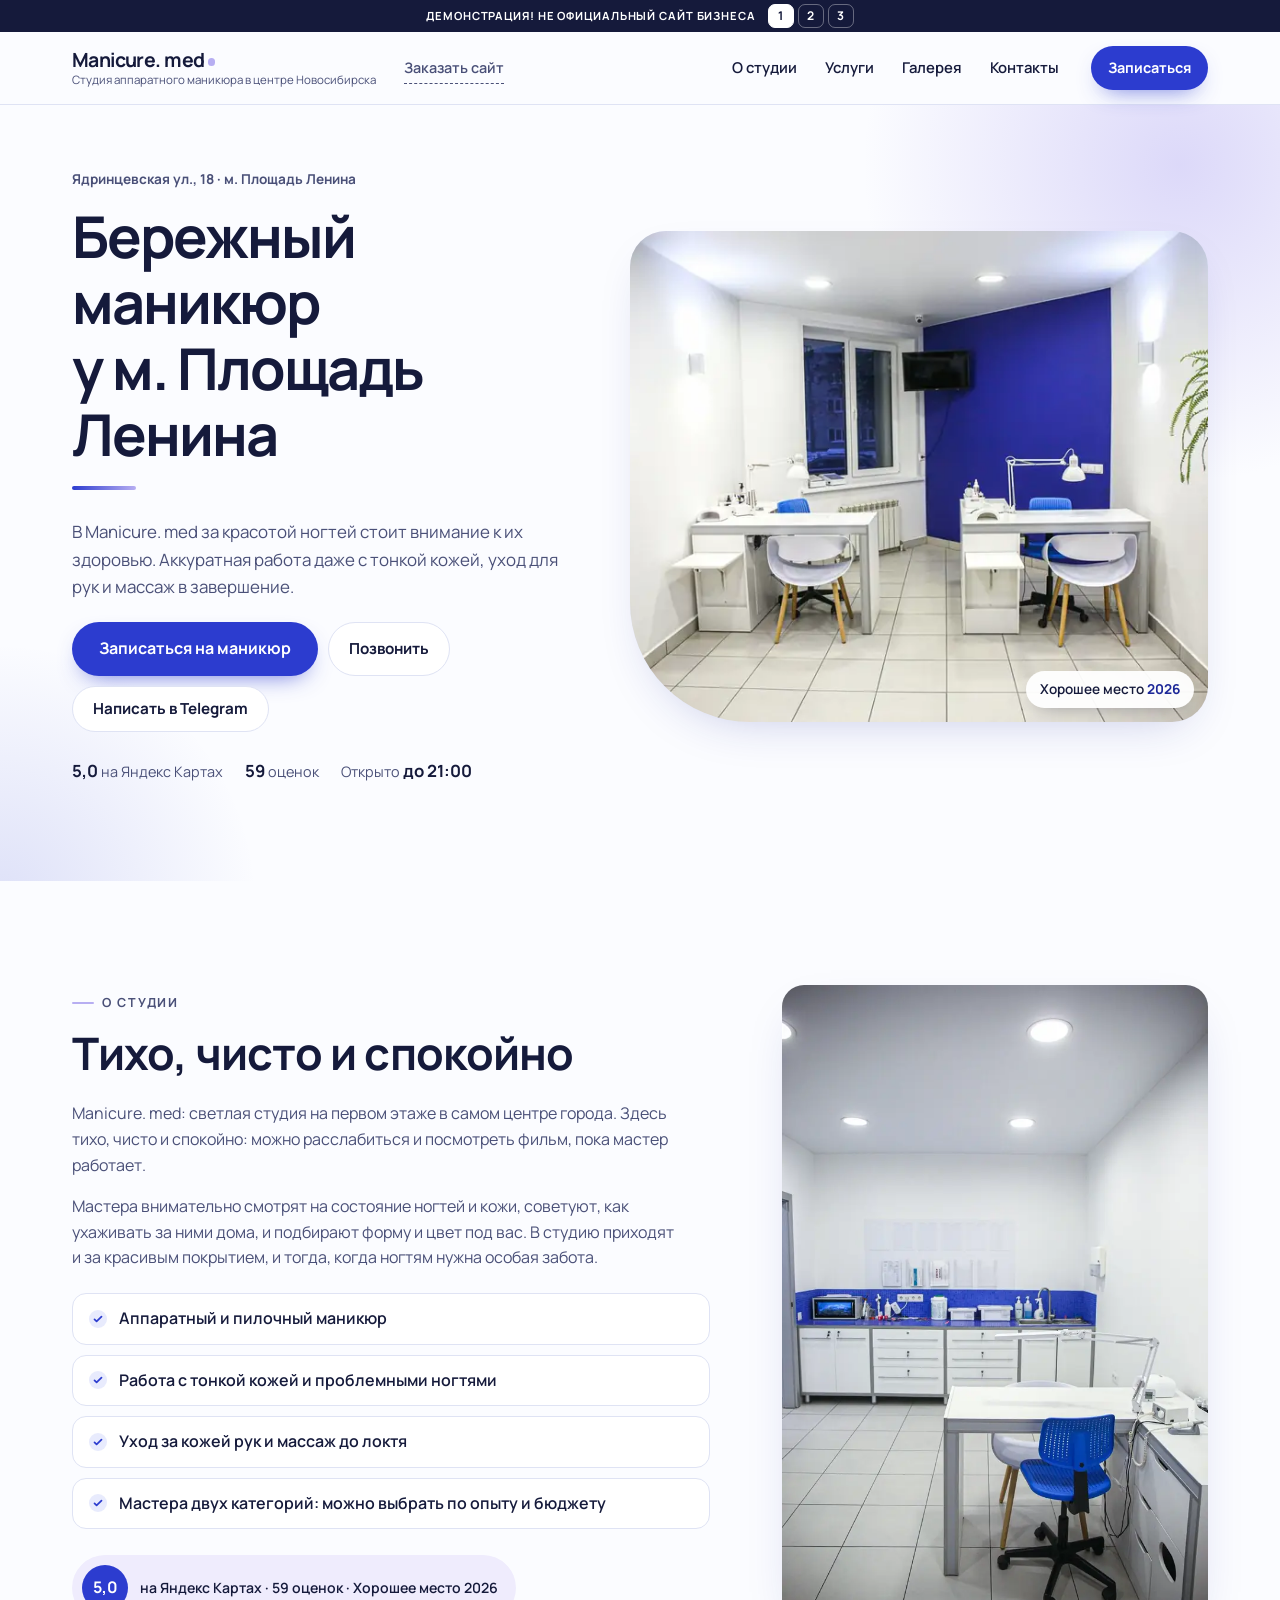
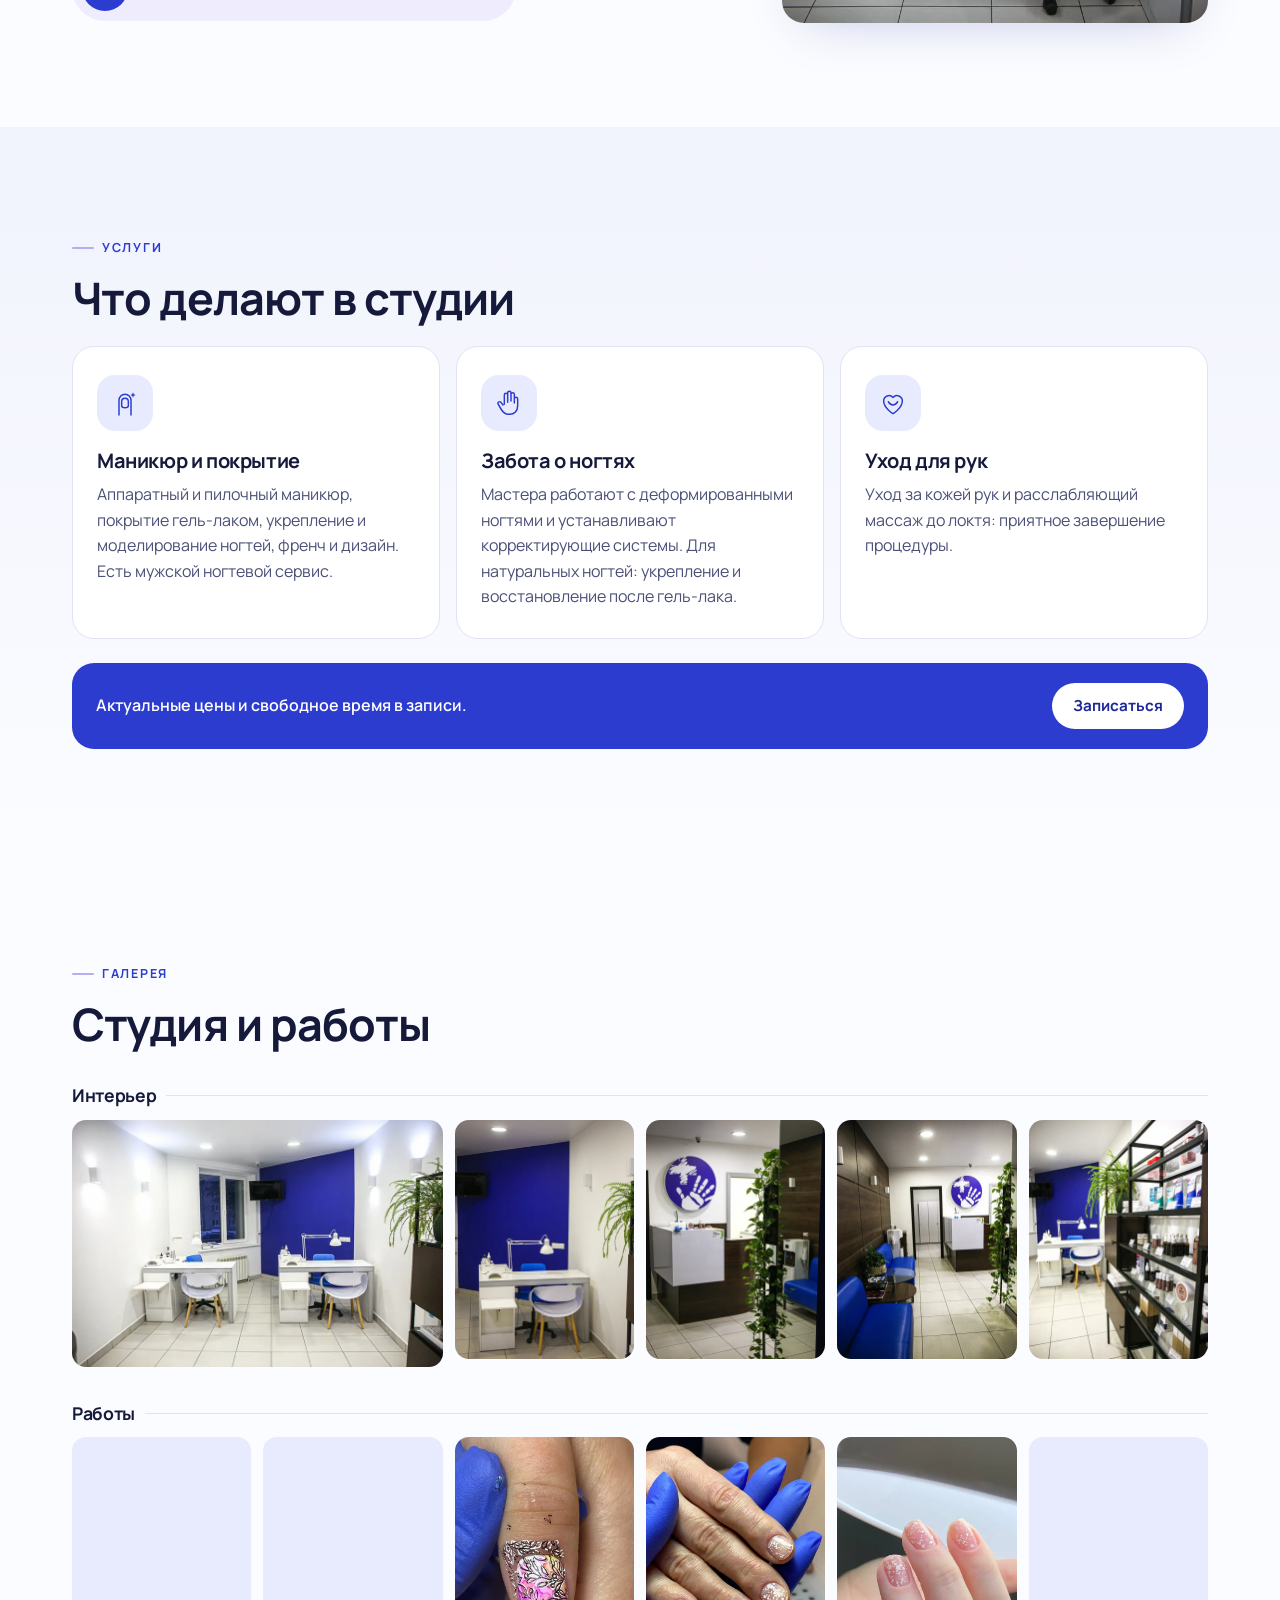
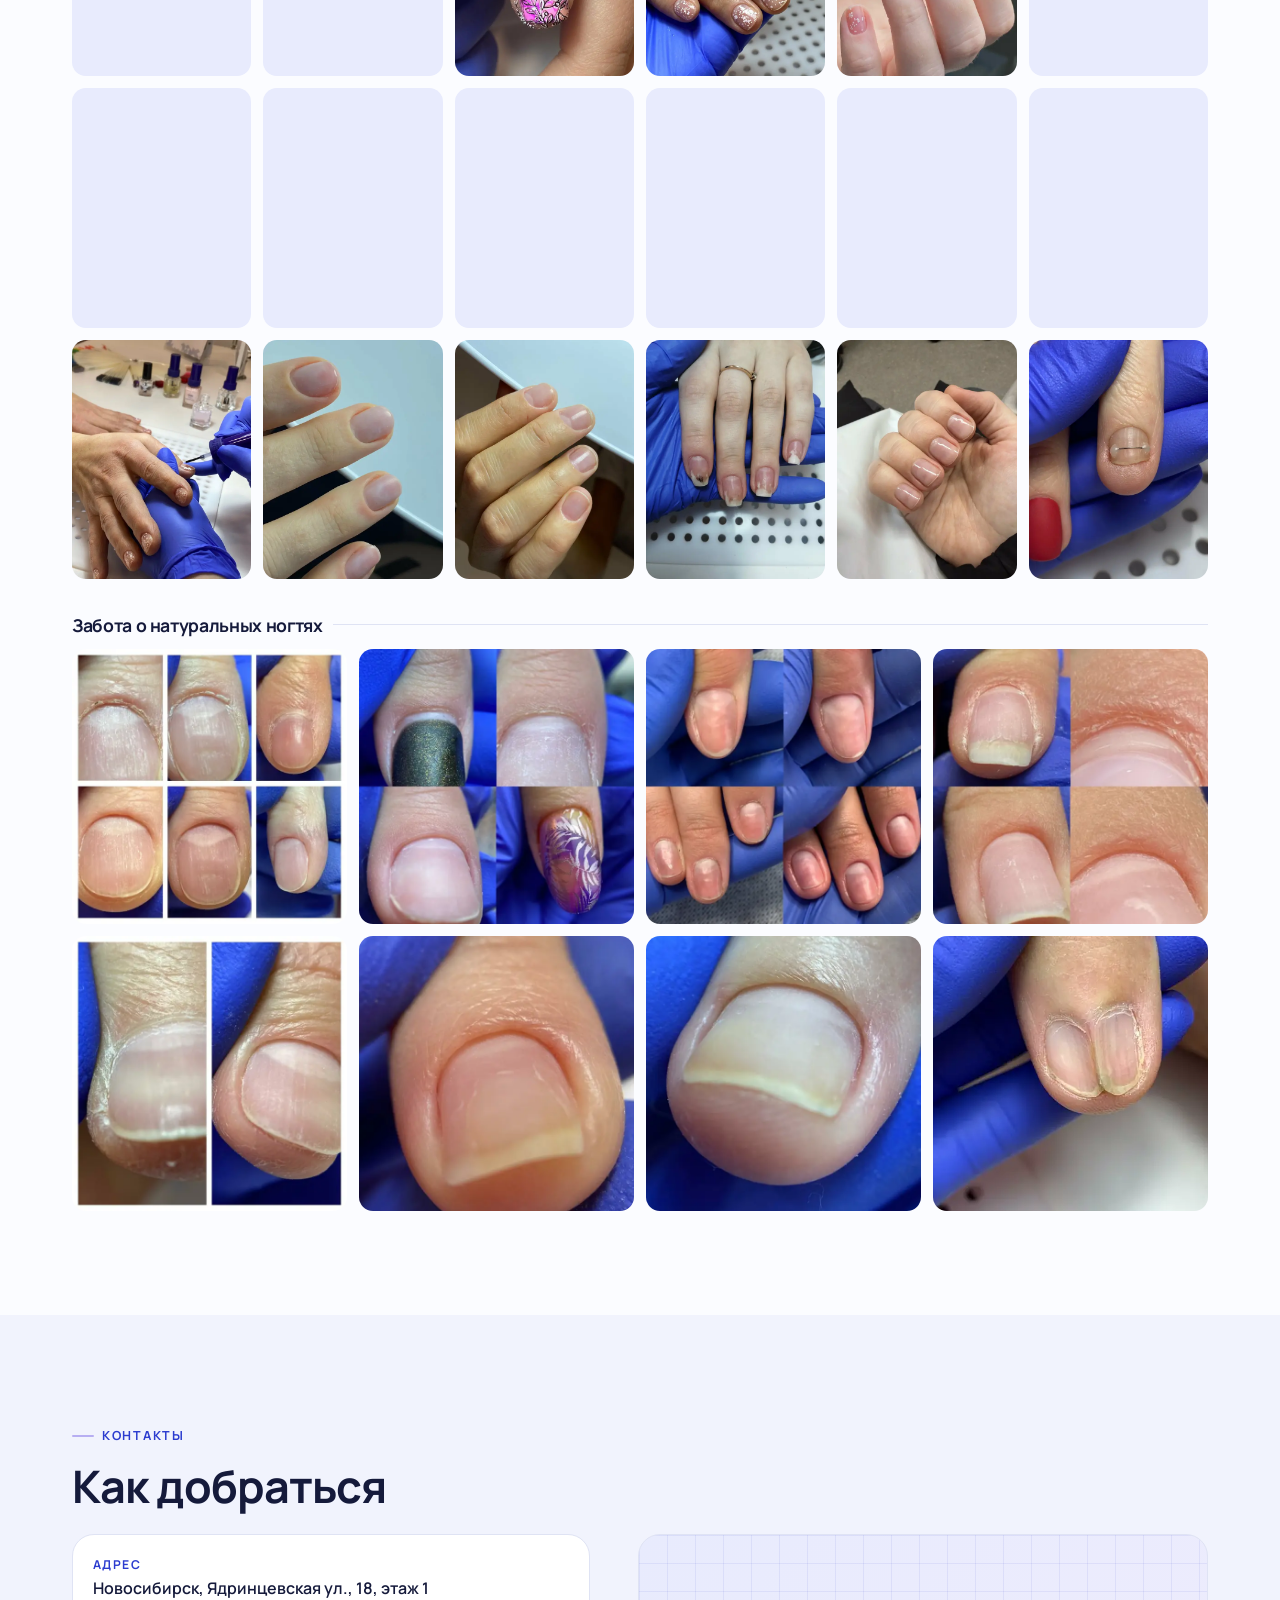
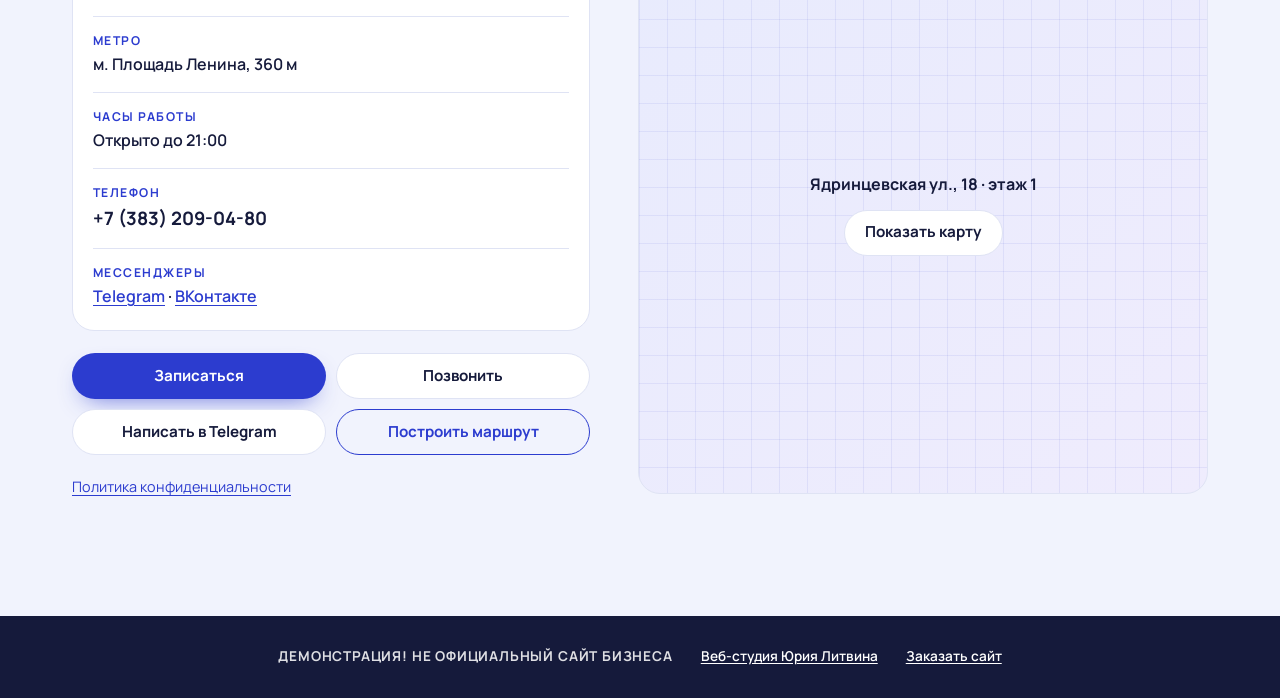
==== index.html @ 1b6fdb49 "Demo site" ====
<!DOCTYPE html>
<html lang="ru">
<head>
<meta charset="utf-8">
<meta name="viewport" content="width=device-width, initial-scale=1.0">
<meta name="robots" content="noindex, nofollow">
<title>Manicure. med · студия аппаратного маникюра в Новосибирске</title>
<meta name="description"
  content="Manicure. med · студия аппаратного маникюра в центре Новосибирска, Ядринцевская ул., 18, у м. Площадь Ленина. Бережный маникюр, уход и массаж рук.">
<meta name="theme-color" content="#2c3ccf">

<link rel="icon" sizes="any" href="logos/favicon.ico">
<link rel="icon" type="image/png" sizes="32x32" href="logos/favicon-32x32.png">
<link rel="apple-touch-icon" sizes="180x180" href="logos/apple-touch-icon.png">
<link rel="preload" href="fonts/manrope-cyrillic.woff2" as="font" type="font/woff2" crossorigin>
<link rel="preload" as="image" href="images/interior-hall-1280.webp" type="image/webp" imagesrcset="images/interior-hall-800.webp 800w, images/interior-hall-1280.webp 1280w" imagesizes="(min-width: 960px) 56vw, 100vw">
<link rel="stylesheet" href="css/fonts.css">
<link rel="stylesheet" href="css/styles.css">

<script>document.documentElement.classList.add('js');</script>
</head>
<body class="v1">
<a class="skip-link" href="#main">К содержанию</a>

<div class="site-chrome">
  <div class="demo-strip">
    <p class="demo-phrase">ДЕМОНСТРАЦИЯ! НЕ ОФИЦИАЛЬНЫЙ САЙТ БИЗНЕСА</p>
    <nav class="variant-switch" aria-label="Варианты дизайна">
      <a href="index.html" aria-current="page" aria-label="Вариант 1">1</a>
      <a href="v2/index.html" aria-label="Вариант 2">2</a>
      <a href="v3/index.html" aria-label="Вариант 3">3</a>
    </nav>
  </div>
  <header class="site-header">
    <div class="container header-row">
      <a class="brand" href="#top">
        <span class="brand-name">Manicure.<span class="brand-dot"> </span>med</span>
        <span class="brand-sub">Студия аппаратного маникюра в центре Новосибирска</span>
      </a>
      <a class="order-link" href="https://litviniuv.ru/webstudio/order/?c=f8vc">Заказать сайт</a>
      <nav class="desk-nav" aria-label="Разделы">
        <ul>
          <li><a href="#about">О студии</a></li>
          <li><a href="#services">Услуги</a></li>
          <li><a href="#gallery">Галерея</a></li>
          <li><a href="#contacts">Контакты</a></li>
        </ul>
      </nav>
      <a class="btn btn-primary btn-book" href="https://yandex.ru/maps/org/manicure_med/36807749096/" target="_blank" rel="noopener">Записаться</a>
      <button class="menu-btn" type="button" aria-expanded="false" aria-controls="site-menu"><span class="menu-icon" aria-hidden="true"></span><span class="menu-label">Меню</span></button>
    </div>
  </header>
</div>

<div id="site-menu" class="site-menu" hidden>
  <nav class="menu-nav" aria-label="Меню">
    <ul>
      <li><a href="#about">О студии</a></li>
      <li><a href="#services">Услуги</a></li>
      <li><a href="#gallery">Галерея</a></li>
      <li><a href="#contacts">Контакты</a></li>
      <li><a class="menu-order" href="https://litviniuv.ru/webstudio/order/?c=f8vc">Заказать сайт</a></li>
    </ul>
  </nav>
  <div class="menu-contacts">
    <p>Новосибирск, Ядринцевская ул., 18, этаж 1</p>
    <p><a href="tel:+73832090480">+7 (383) 209-04-80</a></p>
  </div>
</div>

<main id="main">

  <section class="hero" id="top" aria-labelledby="hero-title">
    <div class="container hero-grid">
      <div class="hero-text">
        <p class="hero-brow">Ядринцевская ул., 18 · м. Площадь Ленина</p>
        <h1 id="hero-title">Бережный маникюр у&nbsp;м.&nbsp;Площадь Ленина</h1>
        <p class="lead">В Manicure. med за красотой ногтей стоит внимание к их здоровью. Аккуратная работа даже с тонкой кожей, уход для рук и массаж в завершение.</p>
        <div class="hero-cta">
          <a class="btn btn-primary btn-lg" href="https://yandex.ru/maps/org/manicure_med/36807749096/" target="_blank" rel="noopener">Записаться на маникюр</a>
          <a class="btn btn-ghost" href="tel:+73832090480">Позвонить</a>
          <a class="btn btn-ghost" href="https://t.me/+79133880413" target="_blank" rel="noopener">Написать в Telegram</a>
        </div>
        <ul class="hero-facts">
          <li><strong>5,0</strong> на Яндекс Картах</li>
          <li><strong>59</strong> оценок</li>
          <li>Открыто <strong>до 21:00</strong></li>
        </ul>
      </div>
      <figure class="hero-media">
        <img src="images/interior-hall-800.webp" srcset="images/interior-hall-800.webp 800w, images/interior-hall-1280.webp 1280w" sizes="(min-width: 960px) 56vw, 100vw" width="1280" height="854" fetchpriority="high" alt="Светлый зал Manicure. med: две маникюрные станции у кобальтовой стены">
        <figcaption class="hero-badge"><span>Хорошее место</span> 2026</figcaption>
      </figure>
    </div>
  </section>

  <section class="section about" id="about" aria-labelledby="about-title">
    <div class="container">
      <div class="about-grid">
        <div class="about-copy reveal">
          <p class="eyebrow">О студии</p>
          <h2 class="section-title" id="about-title">Тихо, чисто и спокойно</h2>
          <p>Manicure. med: светлая студия на первом этаже в самом центре города. Здесь тихо, чисто и спокойно: можно расслабиться и посмотреть фильм, пока мастер работает.</p>
          <p>Мастера внимательно смотрят на состояние ногтей и кожи, советуют, как ухаживать за ними дома, и подбирают форму и цвет под вас. В студию приходят и за красивым покрытием, и тогда, когда ногтям нужна особая забота.</p>
          <ul class="about-bullets">
            <li>Аппаратный и пилочный маникюр</li>
            <li>Работа с тонкой кожей и проблемными ногтями</li>
            <li>Уход за кожей рук и массаж до локтя</li>
            <li>Мастера двух категорий: можно выбрать по опыту и бюджету</li>
          </ul>
          <a class="rating-badge" href="https://yandex.ru/maps/org/manicure_med/36807749096/" target="_blank" rel="noopener">
            <strong>5,0</strong>
            <span>на Яндекс Картах · 59 оценок · Хорошее место 2026</span>
          </a>
        </div>
        <figure class="about-photo reveal reveal-photo">
          <img src="images/interior-sterile-counter-720.webp" width="720" height="1080" loading="lazy" decoding="async" alt="Рабочая зона студии: белая мебель, синяя столешница и стерилизационная стойка">
        </figure>
      </div>
    </div>
  </section>

  <section class="section services" id="services" aria-labelledby="services-title">
    <div class="container">
      <div class="reveal">
        <p class="eyebrow">Услуги</p>
        <h2 class="section-title" id="services-title">Что делают в студии</h2>
      </div>
      <ul class="services-grid">
        <li class="service-card reveal">
          <span class="service-icon"><svg viewBox="0 0 48 48" aria-hidden="true"><path d="M15 42V20a9 9 0 0 1 18 0v22" fill="none" stroke="currentColor" stroke-width="2.2" stroke-linecap="round"/><path d="M19 22a5 5 0 0 1 10 0v6c0 2-2 3-5 3s-5-1-5-3z" fill="none" stroke="currentColor" stroke-width="2.2" stroke-linejoin="round"/><path d="M36 8l1.2 2.8L40 12l-2.8 1.2L36 16l-1.2-2.8L32 12l2.8-1.2z" fill="currentColor"/></svg></span>
          <h3>Маникюр и покрытие</h3>
          <p>Аппаратный и пилочный маникюр, покрытие гель-лаком, укрепление и моделирование ногтей, френч и дизайн. Есть мужской ногтевой сервис.</p>
        </li>
        <li class="service-card reveal">
          <span class="service-icon"><svg viewBox="0 0 48 48" aria-hidden="true"><path d="M17 26V12a2.5 2.5 0 0 1 5 0v11m0-2V9a2.5 2.5 0 0 1 5 0v12m0-1V11a2.5 2.5 0 0 1 5 0v13m0-6a2.5 2.5 0 0 1 5 0v10c0 8-5 13-12 13h-2c-5 0-8-3-11-8l-4-7a2.5 2.5 0 0 1 4-3l3 4" fill="none" stroke="currentColor" stroke-width="2.2" stroke-linecap="round" stroke-linejoin="round"/></svg></span>
          <h3>Забота о ногтях</h3>
          <p>Мастера работают с деформированными ногтями и устанавливают корректирующие системы. Для натуральных ногтей: укрепление и восстановление после гель-лака.</p>
        </li>
        <li class="service-card reveal">
          <span class="service-icon"><svg viewBox="0 0 48 48" aria-hidden="true"><path d="M24 40s-14-8.5-14-19a8 8 0 0 1 14-5.3A8 8 0 0 1 38 21c0 10.5-14 19-14 19z" fill="none" stroke="currentColor" stroke-width="2.2" stroke-linejoin="round"/><path d="M17 22c1.5 3 4 5 7 5s5.5-2 7-5" fill="none" stroke="currentColor" stroke-width="2.2" stroke-linecap="round"/></svg></span>
          <h3>Уход для рук</h3>
          <p>Уход за кожей рук и расслабляющий массаж до локтя: приятное завершение процедуры.</p>
        </li>
      </ul>
      <div class="services-foot reveal">
        <p>Актуальные цены и свободное время в записи.</p>
        <a class="btn btn-primary" href="https://yandex.ru/maps/org/manicure_med/36807749096/" target="_blank" rel="noopener">Записаться</a>
      </div>
    </div>
  </section>

  <section class="section gallery" id="gallery" aria-labelledby="gallery-title">
    <div class="container">
      <div class="reveal">
        <p class="eyebrow">Галерея</p>
        <h2 class="section-title" id="gallery-title">Студия и работы</h2>
      </div>

      <div class="gallery-block reveal">
        <h3>Интерьер</h3>
        <ul class="gallery-grid gallery-interiors">
          <li><img src="images/interior-hall-800.webp" width="800" height="534" loading="lazy" decoding="async" alt="Светлый зал студии: две маникюрные станции у синей стены"></li>
          <li><img src="images/interior-cobalt-station-720.webp" width="720" height="1079" loading="lazy" decoding="async" alt="Маникюрная станция с лампой у кобальтовой стены"></li>
          <li><img src="images/interior-reception-720.webp" width="720" height="1080" loading="lazy" decoding="async" alt="Ресепшен студии с фиолетовым знаком на стене и живыми растениями"></li>
          <li><img src="images/interior-waiting-720.webp" width="720" height="1080" loading="lazy" decoding="async" alt="Зона ожидания с синим диваном и коридор к ресепшену"></li>
          <li><img src="images/interior-shelf-720.webp" width="720" height="1080" loading="lazy" decoding="async" alt="Стеллаж со средствами для ухода и вид на зал студии"></li>
        </ul>
      </div>

      <div class="gallery-block reveal">
        <h3>Работы</h3>
        <ul class="gallery-grid gallery-works">
          <li><img src="images/work-16-600.webp" width="600" height="600" loading="lazy" decoding="async" alt="Коралловое покрытие на овальных ногтях"></li>
          <li><img src="images/work-02-600.webp" width="600" height="800" loading="lazy" decoding="async" alt="Нежно-сиреневое покрытие на коротких ногтях"></li>
          <li><img src="images/work-14-600.webp" width="600" height="800" loading="lazy" decoding="async" alt="Дизайн с узором на розовом фоне"></li>
          <li><img src="images/work-18-600.webp" width="600" height="800" loading="lazy" decoding="async" alt="Розовое покрытие с золотистым блеском"></li>
          <li><img src="images/work-25-600.webp" width="600" height="800" loading="lazy" decoding="async" alt="Молочное покрытие с розовым мерцанием"></li>
          <li><img src="images/work-33-600.webp" width="600" height="800" loading="lazy" decoding="async" alt="Натуральный нюд на аккуратной форме"></li>
          <li><img src="images/work-08-600.webp" width="600" height="800" loading="lazy" decoding="async" alt="Розовый маникюр с росписью на двух ногтях"></li>
          <li><img src="images/work-30-600.webp" width="600" height="800" loading="lazy" decoding="async" alt="Миндальная форма с прозрачным покрытием"></li>
          <li><img src="images/work-40-600.webp" width="600" height="800" loading="lazy" decoding="async" alt="Сиренево-розовое покрытие под лампой"></li>
          <li><img src="images/work-43-600.webp" width="600" height="800" loading="lazy" decoding="async" alt="Розовое покрытие с крупными блёстками"></li>
          <li><img src="images/work-32-600.webp" width="600" height="800" loading="lazy" decoding="async" alt="Бежевый нюд на коротких ногтях"></li>
          <li><img src="images/work-34-600.webp" width="600" height="800" loading="lazy" decoding="async" alt="Нюд с одним акцентным ногтем шоколадного цвета"></li>
          <li><img src="images/work-36-600.webp" width="600" height="800" loading="lazy" decoding="async" alt="Шоколадное покрытие в процессе работы мастера"></li>
          <li><img src="images/work-42-600.webp" width="600" height="800" loading="lazy" decoding="async" alt="Светло-розовое покрытие на мягком квадрате"></li>
          <li><img src="images/work-48-600.webp" width="600" height="800" loading="lazy" decoding="async" alt="Розово-бежевый маникюр на светлом фоне"></li>
          <li><img src="images/work-26-600.webp" width="600" height="800" loading="lazy" decoding="async" alt="Френч на натуральных ногтях"></li>
          <li><img src="images/work-27-600.webp" width="600" height="800" loading="lazy" decoding="async" alt="Аккуратный маникюр в бежевом оттенке"></li>
          <li><img src="images/work-31-600.webp" width="600" height="800" loading="lazy" decoding="async" alt="Ухоженная ногтевая пластина после аппаратного маникюра"></li>
        </ul>
      </div>

      <div class="gallery-block reveal">
        <h3>Забота о натуральных ногтях</h3>
        <ul class="gallery-grid gallery-care">
          <li><img src="images/care-15-600.webp" width="600" height="600" loading="lazy" decoding="async" alt="Натуральные ногти до и после ухода: шесть кадров"></li>
          <li><img src="images/care-22-600.webp" width="600" height="600" loading="lazy" decoding="async" alt="Ногти после снятия покрытия и после ухода"></li>
          <li><img src="images/care-35-600.webp" width="600" height="600" loading="lazy" decoding="async" alt="Натуральные ногти до и после аппаратного маникюра"></li>
          <li><img src="images/care-47-600.webp" width="600" height="600" loading="lazy" decoding="async" alt="Ногтевая пластина до и после ухода крупным планом"></li>
          <li><img src="images/care-50-600.webp" width="600" height="600" loading="lazy" decoding="async" alt="Кутикула до и после аккуратной обработки"></li>
          <li><img src="images/care-49-600.webp" width="600" height="800" loading="lazy" decoding="async" alt="Ровная натуральная ногтевая пластина после маникюра"></li>
          <li><img src="images/care-53-600.webp" width="600" height="800" loading="lazy" decoding="async" alt="Натуральный ноготь крупным планом после ухода"></li>
          <li><img src="images/care-51-600.webp" width="600" height="450" loading="lazy" decoding="async" alt="Работа с ногтевой пластиной, которой нужна особая забота"></li>
        </ul>
      </div>
    </div>
  </section>

  <section class="section contacts" id="contacts" aria-labelledby="contacts-title">
    <div class="container">
      <div class="reveal">
        <p class="eyebrow">Контакты</p>
        <h2 class="section-title" id="contacts-title">Как добраться</h2>
      </div>
      <div class="contacts-grid">
        <div class="contacts-info reveal">
          <dl class="facts">
            <div><dt>Адрес</dt><dd>Новосибирск, Ядринцевская ул., 18, этаж 1</dd></div>
            <div><dt>Метро</dt><dd>м. Площадь Ленина, 360 м</dd></div>
            <div><dt>Часы работы</dt><dd>Открыто до 21:00</dd></div>
            <div><dt>Телефон</dt><dd><a class="phone" href="tel:+73832090480">+7 (383) 209-04-80</a></dd></div>
            <div><dt>Мессенджеры</dt><dd><a href="https://t.me/+79133880413" target="_blank" rel="noopener">Telegram</a> · <a href="https://vk.ru/manicure.med154" target="_blank" rel="noopener">ВКонтакте</a></dd></div>
          </dl>
          <div class="contacts-cta">
            <a class="btn btn-primary" href="https://yandex.ru/maps/org/manicure_med/36807749096/" target="_blank" rel="noopener">Записаться</a>
            <a class="btn btn-ghost" href="tel:+73832090480">Позвонить</a>
            <a class="btn btn-ghost" href="https://t.me/+79133880413" target="_blank" rel="noopener">Написать в Telegram</a>
            <a class="btn btn-outline" href="https://yandex.ru/maps/org/manicure_med/36807749096/" target="_blank" rel="noopener">Построить маршрут</a>
          </div>
          <p class="privacy-link"><a href="privacy/">Политика конфиденциальности</a></p>
        </div>
        <div class="contacts-map reveal">
          <div class="map-wrap" data-map-src="https://yandex.ru/map-widget/v1/?oid=36807749096&amp;ol=biz&amp;lang=ru_RU&amp;z=16" data-map-title="Manicure. med на Яндекс Картах">
            <div class="map-placeholder">
              <p>Ядринцевская ул., 18 · этаж 1</p>
              <button class="btn btn-ghost" type="button" data-map-load>Показать карту</button>
            </div>
          </div>
        </div>
      </div>
    </div>
  </section>

</main>

<footer class="site-footer">
  <div class="container footer-row">
    <p class="footer-demo">ДЕМОНСТРАЦИЯ! НЕ ОФИЦИАЛЬНЫЙ САЙТ БИЗНЕСА</p>
    <a href="https://litviniuv.ru/webstudio/">Веб-студия Юрия Литвина</a>
    <a href="https://litviniuv.ru/webstudio/order/?c=f8vc">Заказать сайт</a>
  </div>
</footer>

<script src="js/site.js"></script>
</body>
</html>
---- css/fonts.css ----
/* Local webfonts: Manrope (UI and text) + Cormorant Garamond (display word in v3). */
@font-face { font-family: "Manrope"; font-style: normal; font-weight: 400 700; font-display: swap; src: url(../fonts/manrope-cyrillic.woff2) format("woff2"); unicode-range: U+0301, U+0400-045F, U+0490-0491, U+04B0-04B1, U+2116; }
@font-face { font-family: "Manrope"; font-style: normal; font-weight: 400 700; font-display: swap; src: url(../fonts/manrope-latin.woff2) format("woff2"); unicode-range: U+0000-00FF, U+0131, U+0152-0153, U+02BB-02BC, U+02C6, U+02DA, U+02DC, U+0304, U+0308, U+0329, U+2000-206F, U+20AC, U+2122, U+2191, U+2193, U+2212, U+2215, U+FEFF, U+FFFD; }
@font-face { font-family: "Cormorant Garamond"; font-style: normal; font-weight: 500; font-display: swap; src: url(../fonts/cormorant-garamond-500-cyrillic.woff2) format("woff2"); unicode-range: U+0301, U+0400-045F, U+0490-0491, U+04B0-04B1, U+2116; }
@font-face { font-family: "Cormorant Garamond"; font-style: normal; font-weight: 500; font-display: swap; src: url(../fonts/cormorant-garamond-500-latin.woff2) format("woff2"); unicode-range: U+0000-00FF, U+0131, U+0152-0153, U+02BB-02BC, U+02C6, U+02DA, U+02DC, U+0304, U+0308, U+0329, U+2000-206F, U+20AC, U+2122, U+2191, U+2193, U+2212, U+2215, U+FEFF, U+FFFD; }

:root {
  --font-body: "Manrope", system-ui, -apple-system, "Segoe UI", "Helvetica Neue", Arial, sans-serif;
  --font-serif: "Cormorant Garamond", "Times New Roman", Georgia, serif;
}
---- css/styles.css ----
/* Manicure. med · demo · base + variant 1 (calm clinical) */
:root {
  --bg: #fbfcff;
  --bg-soft: #f1f3fd;
  --ink: #151a3b;
  --ink-soft: #4a5078;
  --line: #dfe3f4;
  --cobalt: #2c3ccf;
  --cobalt-deep: #1d2898;
  --cobalt-tint: #e8ebfd;
  --lilac: #b7aef2;
  --lilac-soft: #efecfd;
  --white: #fff;
  --radius: 22px;
  --radius-sm: 14px;
  --shadow: 0 18px 50px -24px rgba(29, 40, 152, .28);
  --chrome-h: 104px;
  --container: 1200px;
}
*, *::before, *::after { box-sizing: border-box; }
html { -webkit-text-size-adjust: 100%; scroll-padding-top: var(--chrome-h); }
@media (prefers-reduced-motion: no-preference) { html { scroll-behavior: smooth; } }
body { margin: 0; font-family: var(--font-body); font-size: 1rem; line-height: 1.6; color: var(--ink); background: var(--bg); overflow-x: hidden; }
@supports (overflow: clip) { body { overflow-x: clip; } }
img { max-width: 100%; height: auto; display: block; }
a { color: var(--cobalt); text-underline-offset: .18em; }
a:hover { color: var(--cobalt-deep); }
:focus-visible { outline: 3px solid var(--cobalt); outline-offset: 3px; border-radius: 6px; }
h1, h2, h3 { overflow-wrap: break-word; line-height: 1.15; margin: 0 0 .5em; font-weight: 700; letter-spacing: -.02em; }
p { margin: 0 0 1em; }
ul { margin: 0; padding: 0; }
figure { margin: 0; }
.container { width: 100%; max-width: var(--container); margin: 0 auto; padding: 0 20px; }
@media (min-width: 720px) { .container { padding: 0 32px; } }

.skip-link { position: absolute; left: 12px; top: -60px; z-index: 100; background: var(--ink); color: #fff; padding: 10px 16px; border-radius: 10px; }
.skip-link:focus { top: 12px; color: #fff; }

/* ---------- chrome ---------- */
.site-chrome { position: sticky; top: 0; z-index: 50; }
.demo-strip { font-size: .64rem; display: flex; align-items: center; justify-content: center; gap: 12px; padding: 4px 12px; background: var(--ink); color: #fff; letter-spacing: .08em; font-weight: 700; min-height: 32px; }
.demo-phrase { margin: 0; text-align: center; line-height: 1.25; }
.variant-switch { display: flex; gap: 4px; flex: none; }
.variant-switch a { display: inline-grid; place-items: center; min-width: 26px; height: 24px; border-radius: 7px; color: #fff; text-decoration: none; border: 1px solid rgba(255,255,255,.35); font-size: .75rem; }
.variant-switch a[aria-current="page"] { background: #fff; color: var(--ink); border-color: #fff; }
.variant-switch a:hover { border-color: #fff; }

.site-header { background: rgba(251,252,255,.92); -webkit-backdrop-filter: saturate(1.4) blur(14px); backdrop-filter: saturate(1.4) blur(14px); border-bottom: 1px solid var(--line); }
.header-row { display: flex; align-items: center; gap: 12px; min-height: 64px; }
.brand { display: flex; flex-direction: column; text-decoration: none; color: var(--ink); line-height: 1.1; min-width: 0; margin-right: auto; }
.brand-name { font-weight: 800; font-size: 1.22rem; letter-spacing: -.03em; white-space: nowrap; }
.brand-name::after { content: ""; display: inline-block; width: .38em; height: .38em; border-radius: 50%; background: var(--lilac); margin-left: .18em; vertical-align: .1em; }
.brand-sub { display: none; font-size: .72rem; color: var(--ink-soft); margin-top: 3px; }
.order-link { display: none; font-size: .9rem; font-weight: 600; color: var(--ink-soft); text-decoration: none; border-bottom: 1px dashed currentColor; padding: 4px 0; white-space: nowrap; }
.order-link:hover { color: var(--cobalt); }
.desk-nav { display: none; }
.desk-nav ul { display: flex; list-style: none; gap: 4px; }
.desk-nav a { display: block; padding: 10px 12px; color: var(--ink); text-decoration: none; font-weight: 600; font-size: .93rem; border-radius: 10px; }
.desk-nav a:hover { background: var(--cobalt-tint); color: var(--cobalt-deep); }

.btn { display: inline-flex; align-items: center; justify-content: center; gap: 8px; min-height: 46px; padding: 10px 20px; border-radius: 999px; font: inherit; font-weight: 700; font-size: .95rem; text-decoration: none; cursor: pointer; border: 1.5px solid transparent; transition: background .2s, color .2s, border-color .2s, transform .2s; text-align: center; line-height: 1.2; }
.btn-primary { background: var(--cobalt); color: #fff; box-shadow: 0 10px 24px -12px rgba(44,60,207,.8); }
.btn-primary:hover { background: var(--cobalt-deep); color: #fff; }
.btn-ghost { background: var(--white); color: var(--ink); border-color: var(--line); }
.btn-ghost:hover { border-color: var(--cobalt); color: var(--cobalt); }
.btn-outline { background: transparent; color: var(--cobalt); border-color: var(--cobalt); }
.btn-outline:hover { background: var(--cobalt-tint); }
.btn-lg { min-height: 54px; padding: 14px 26px; font-size: 1rem; }
.btn-block { width: 100%; }
.btn-book { min-height: 44px; padding: 8px 16px; font-size: .9rem; flex: none; }

.menu-btn { display: inline-flex; align-items: center; gap: 8px; min-height: 44px; min-width: 44px; padding: 0 12px; border-radius: 12px; background: var(--white); border: 1.5px solid var(--line); color: var(--ink); font: inherit; font-weight: 700; font-size: .85rem; cursor: pointer; flex: none; }
.menu-icon { width: 18px; height: 2px; background: currentColor; position: relative; border-radius: 2px; }
.menu-icon::before, .menu-icon::after { content: ""; position: absolute; left: 0; width: 18px; height: 2px; background: currentColor; border-radius: 2px; transition: transform .2s; }
.menu-icon::before { top: -6px; } .menu-icon::after { top: 6px; }
.menu-btn[aria-expanded="true"] .menu-icon { background: transparent; }
.menu-btn[aria-expanded="true"] .menu-icon::before { transform: translateY(6px) rotate(45deg); }
.menu-btn[aria-expanded="true"] .menu-icon::after { transform: translateY(-6px) rotate(-45deg); }
@media (max-width: 479px) { .brand-name::after { display: none; } .menu-btn { padding: 0 11px; } }
@media (max-width: 374px) { .container { padding: 0 14px; } .header-row { gap: 8px; } .brand-name { font-size: 1rem !important; } .btn-book { padding: 8px 12px !important; font-size: .84rem; } }
@media (max-width: 420px) { .menu-label { position: absolute; width: 1px; height: 1px; overflow: hidden; clip: rect(0 0 0 0); } .btn-book { padding: 8px 14px; } .brand-name { font-size: 1.08rem; } }

.site-menu { position: fixed; left: 0; right: 0; bottom: 0; top: var(--chrome-h); z-index: 45; background: var(--bg); overflow-y: auto; overscroll-behavior: contain; display: flex; flex-direction: column; justify-content: space-between; padding: 12px 20px calc(20px + env(safe-area-inset-bottom)); }
.site-menu[hidden] { display: none; }
.menu-nav ul { list-style: none; }
.menu-nav a { display: flex; align-items: center; min-height: 56px; font-size: 1.3rem; font-weight: 700; color: var(--ink); text-decoration: none; border-bottom: 1px solid var(--line); }
.menu-nav a.menu-order { color: var(--cobalt); font-size: 1.05rem; }
.menu-contacts { margin-top: 24px; padding: 16px; border-radius: var(--radius-sm); background: var(--bg-soft); color: var(--ink-soft); font-size: .95rem; }
.menu-contacts p { margin: 0 0 6px; }
.menu-contacts a { font-weight: 700; font-size: 1.1rem; display: inline-block; padding: 6px 0; }
html.menu-open, html.menu-open body { overscroll-behavior: none; }

@media (min-width: 640px) { .brand-sub { display: block; } .demo-strip { font-size: .7rem; } }
@media (min-width: 960px) {
  .menu-btn, .site-menu { display: none !important; }
  .desk-nav { display: block; }
  .order-link { display: inline-block; margin: 0 auto 0 8px; }
  .brand { margin-right: 0; }
  .header-row { min-height: 72px; gap: 20px; }
}

/* ---------- sections ---------- */
.section { padding: 72px 0; }
@media (min-width: 960px) { .section { padding: 104px 0; } }
.eyebrow { display: inline-flex; align-items: center; gap: 8px; font-size: .78rem; font-weight: 800; letter-spacing: .14em; text-transform: uppercase; color: var(--cobalt); margin-bottom: 14px; }
.eyebrow::before { content: ""; width: 22px; height: 2px; background: var(--lilac); border-radius: 2px; }
.section-title { font-size: clamp(1.75rem, 4.6vw, 2.8rem); max-width: 18ch; }

/* hero v1 */
.v1 .hero { position: relative; padding: 28px 0 56px; overflow: hidden; }
.v1 .hero::before { content: ""; position: absolute; width: 640px; height: 640px; right: -220px; top: -260px; border-radius: 50%; background: radial-gradient(circle, rgba(183,174,242,.45), rgba(183,174,242,0) 70%); pointer-events: none; }
.v1 .hero::after { content: ""; position: absolute; width: 520px; height: 520px; left: -260px; bottom: -280px; border-radius: 50%; background: radial-gradient(circle, rgba(44,60,207,.14), rgba(44,60,207,0) 70%); pointer-events: none; }
.hero-grid { position: relative; z-index: 1; display: grid; gap: 28px; }
.hero-brow { font-size: .85rem; font-weight: 700; color: var(--ink-soft); margin-bottom: 12px; }
.v1 .hero h1 { font-size: clamp(2.05rem, 8.4vw, 3.6rem); letter-spacing: -.035em; max-width: 15ch; }
.v1 .hero h1::after { content: ""; display: block; width: 64px; height: 4px; border-radius: 4px; margin-top: 18px; background: linear-gradient(90deg, var(--cobalt), var(--lilac)); }
.lead { font-size: 1.06rem; color: var(--ink-soft); max-width: 36rem; }
.hero-cta { display: flex; flex-wrap: wrap; gap: 10px; margin: 22px 0 0; }
.hero-cta .btn-primary { flex: 1 1 100%; }
.hero-cta .btn-ghost { flex: 1 1 140px; }
.hero-facts { list-style: none; display: flex; flex-wrap: wrap; gap: 8px 22px; margin-top: 26px; color: var(--ink-soft); font-size: .9rem; }
.hero-facts strong { color: var(--ink); font-size: 1.05rem; }
.hero-media { position: relative; border-radius: 28px; overflow: hidden; box-shadow: var(--shadow); aspect-ratio: 3 / 2; background: var(--cobalt-tint); }
.hero-media img { width: 100%; height: 100%; object-fit: cover; }
.hero-badge { position: absolute; right: 14px; bottom: 14px; background: rgba(255,255,255,.94); border-radius: 999px; padding: 8px 14px; font-weight: 800; font-size: .85rem; color: var(--cobalt-deep); box-shadow: 0 8px 20px -10px rgba(21,26,59,.4); }
.hero-badge span { color: var(--ink); font-weight: 600; }
@media (min-width: 560px) { .hero-cta .btn-primary { flex: 0 1 auto; } .hero-cta .btn-ghost { flex: 0 1 auto; } }
@media (min-width: 960px) {
  .v1 .hero { padding: 64px 0 96px; }
  .hero-grid { grid-template-columns: 1fr 1.15fr; align-items: center; gap: 56px; }
  .hero-media { aspect-ratio: 4 / 3.4; border-radius: 36px 36px 36px 120px; }
}

/* about */
.about-grid { display: grid; gap: 36px; align-items: center; }
.about-copy > p { color: var(--ink-soft); max-width: 38rem; }
.about-bullets { list-style: none; display: grid; gap: 10px; margin: 22px 0 26px; }
.about-bullets li { position: relative; padding: 12px 14px 12px 46px; background: var(--white); border: 1px solid var(--line); border-radius: var(--radius-sm); font-weight: 600; }
.about-bullets li::before { content: ""; position: absolute; left: 16px; top: 50%; width: 18px; height: 18px; margin-top: -9px; border-radius: 50%; background: var(--cobalt-tint) url("data:image/svg+xml,%3Csvg xmlns='http://www.w3.org/2000/svg' viewBox='0 0 20 20'%3E%3Cpath d='M5 10.5l3 3 7-7' fill='none' stroke='%232c3ccf' stroke-width='2.4' stroke-linecap='round' stroke-linejoin='round'/%3E%3C/svg%3E") center / 14px no-repeat; }
.rating-badge { display: inline-flex; align-items: center; gap: 12px; padding: 10px 18px 10px 10px; border-radius: 999px; background: var(--lilac-soft); color: var(--ink); text-decoration: none; font-size: .88rem; font-weight: 600; }
.rating-badge strong { display: grid; place-items: center; width: 46px; height: 46px; border-radius: 50%; background: var(--cobalt); color: #fff; font-size: 1rem; flex: none; }
.about-photo { border-radius: var(--radius); overflow: hidden; box-shadow: var(--shadow); max-width: 460px; justify-self: center; aspect-ratio: 2 / 3; }
.about-photo img { width: 100%; height: 100%; object-fit: cover; }
@media (min-width: 960px) { .about-grid { grid-template-columns: 1.2fr .8fr; gap: 72px; } }

/* services */
.v1 .services { background: linear-gradient(180deg, var(--bg-soft), var(--bg)); }
.services-grid { list-style: none; display: grid; gap: 16px; margin-top: 12px; }
.service-card { padding: 28px 24px; background: var(--white); border: 1px solid var(--line); border-radius: var(--radius); display: flex; flex-direction: column; }
.service-card h3 { font-size: 1.25rem; }
.service-card p { color: var(--ink-soft); margin: 0; }
.service-icon { display: grid; place-items: center; width: 56px; height: 56px; border-radius: 18px; background: var(--cobalt-tint); color: var(--cobalt); margin-bottom: 18px; }
.service-icon svg { width: 32px; height: 32px; }
.services-foot { display: flex; flex-wrap: wrap; align-items: center; justify-content: space-between; gap: 14px 24px; margin-top: 24px; padding: 20px 24px; border-radius: var(--radius); background: var(--cobalt); color: #fff; }
.services-foot p { margin: 0; font-weight: 600; }
.services-foot .btn-primary { background: #fff; color: var(--cobalt-deep); box-shadow: none; }
.services-foot .btn-primary:hover { background: var(--lilac-soft); }
@media (min-width: 720px) { .services-grid { grid-template-columns: repeat(3, 1fr); } }

/* gallery */
.gallery-block { margin-top: 36px; }
.gallery-block h3 { font-size: 1.1rem; display: flex; align-items: center; gap: 10px; margin-bottom: 14px; }
.gallery-block h3::after { content: ""; flex: 1; height: 1px; background: var(--line); }
.gallery-grid { list-style: none; display: grid; gap: 8px; grid-template-columns: repeat(2, 1fr); }
.gallery-grid li { border-radius: var(--radius-sm); overflow: hidden; background: var(--cobalt-tint); aspect-ratio: 3 / 4; }
.gallery-grid img { width: 100%; height: 100%; object-fit: cover; transition: transform .5s; }
.gallery-grid li:hover img { transform: scale(1.04); }
.gallery-interiors li:first-child { grid-column: 1 / -1; aspect-ratio: 3 / 2; }
.gallery-care li { aspect-ratio: 1; }
@media (min-width: 560px) { .gallery-works { grid-template-columns: repeat(3, 1fr); } .gallery-care { grid-template-columns: repeat(4, 1fr); } }
@media (min-width: 960px) {
  .gallery-grid { gap: 12px; }
  .gallery-interiors { grid-template-columns: repeat(6, 1fr); }
  .gallery-interiors li:first-child { grid-column: span 2; aspect-ratio: auto; }
  .gallery-works { grid-template-columns: repeat(6, 1fr); }
}

/* contacts */
.v1 .contacts { background: var(--bg-soft); }
.contacts-grid { display: grid; gap: 28px; }
.facts { margin: 0 0 22px; display: grid; gap: 0; background: var(--white); border: 1px solid var(--line); border-radius: var(--radius); padding: 6px 20px; }
.facts > div { display: grid; gap: 2px; padding: 14px 0; border-bottom: 1px solid var(--line); }
.facts > div:last-child { border-bottom: 0; }
.facts dt { font-size: .76rem; font-weight: 800; letter-spacing: .12em; text-transform: uppercase; color: var(--cobalt); }
.facts dd { margin: 0; font-weight: 600; }
.facts .phone { font-size: 1.15rem; font-weight: 800; color: var(--ink); text-decoration: none; }
.contacts-cta { display: grid; gap: 10px; }
.privacy-link { margin-top: 20px; font-size: .9rem; }
.map-wrap { position: relative; aspect-ratio: 4 / 3; border-radius: var(--radius); overflow: hidden; background: linear-gradient(135deg, var(--cobalt-tint), var(--lilac-soft)); border: 1px solid var(--line); }
.map-wrap::before { content: ""; position: absolute; inset: 0; background-image: linear-gradient(rgba(44,60,207,.08) 1px, transparent 1px), linear-gradient(90deg, rgba(44,60,207,.08) 1px, transparent 1px); background-size: 28px 28px; }
.map-placeholder { position: absolute; inset: 0; display: grid; place-content: center; justify-items: center; gap: 12px; padding: 20px; text-align: center; font-weight: 700; }
.map-placeholder p { margin: 0; }
.map-wrap iframe { position: absolute; inset: 0; width: 100%; height: 100%; border: 0; }
.map-wrap.is-loaded .map-placeholder { display: none; }
@media (min-width: 560px) { .contacts-cta { grid-template-columns: 1fr 1fr; } }
@media (min-width: 960px) { .contacts-grid { grid-template-columns: 1fr 1.1fr; gap: 48px; align-items: start; } .map-wrap { aspect-ratio: 1 / 1; max-height: 560px; width: 100%; } }

/* footer: three parts, one row */
.site-footer { background: var(--ink); color: rgba(255,255,255,.86); padding: 22px 0 calc(22px + env(safe-area-inset-bottom)); font-size: .85rem; }
.footer-row { display: flex; flex-wrap: wrap; align-items: center; justify-content: center; gap: 8px 28px; text-align: center; }
.footer-row p { margin: 0; font-weight: 800; letter-spacing: .06em; }
.site-footer a { color: #fff; font-weight: 600; display: inline-block; padding: 8px 0; }
.site-footer a:hover { color: var(--lilac); }

/* plain pages */
.plain { padding: 72px 0 96px; min-height: 50vh; }
.plain h1 { font-size: clamp(1.5rem, 6vw, 2.6rem); overflow-wrap: break-word; hyphens: auto; }

/* reveal */
.js .reveal { opacity: 0; transform: translateY(18px); transition: opacity .7s ease, transform .7s ease; }
.js .reveal.is-in { opacity: 1; transform: none; }
@media (prefers-reduced-motion: reduce) {
  .js .reveal { opacity: 1; transform: none; transition: none; }
  *, *::before, *::after { animation-duration: .001ms !important; animation-iteration-count: 1 !important; transition-duration: .001ms !important; }
}
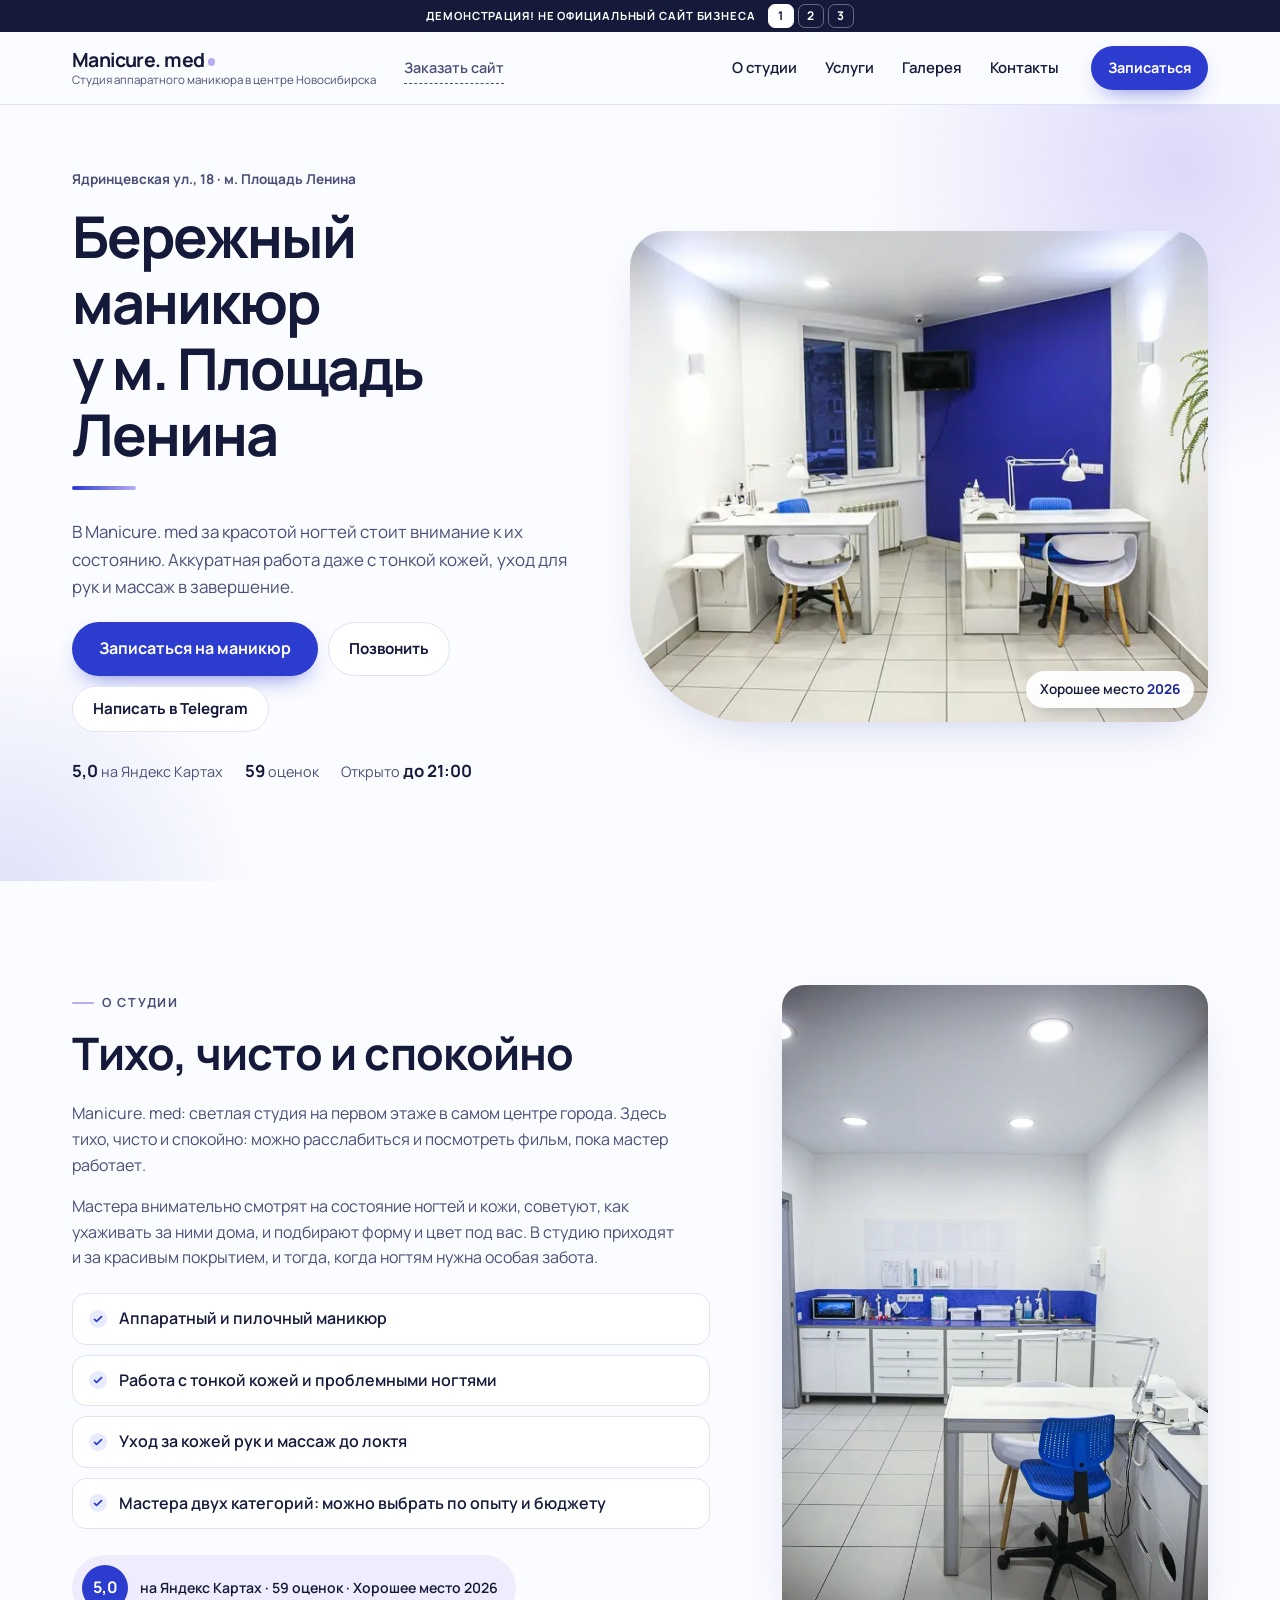
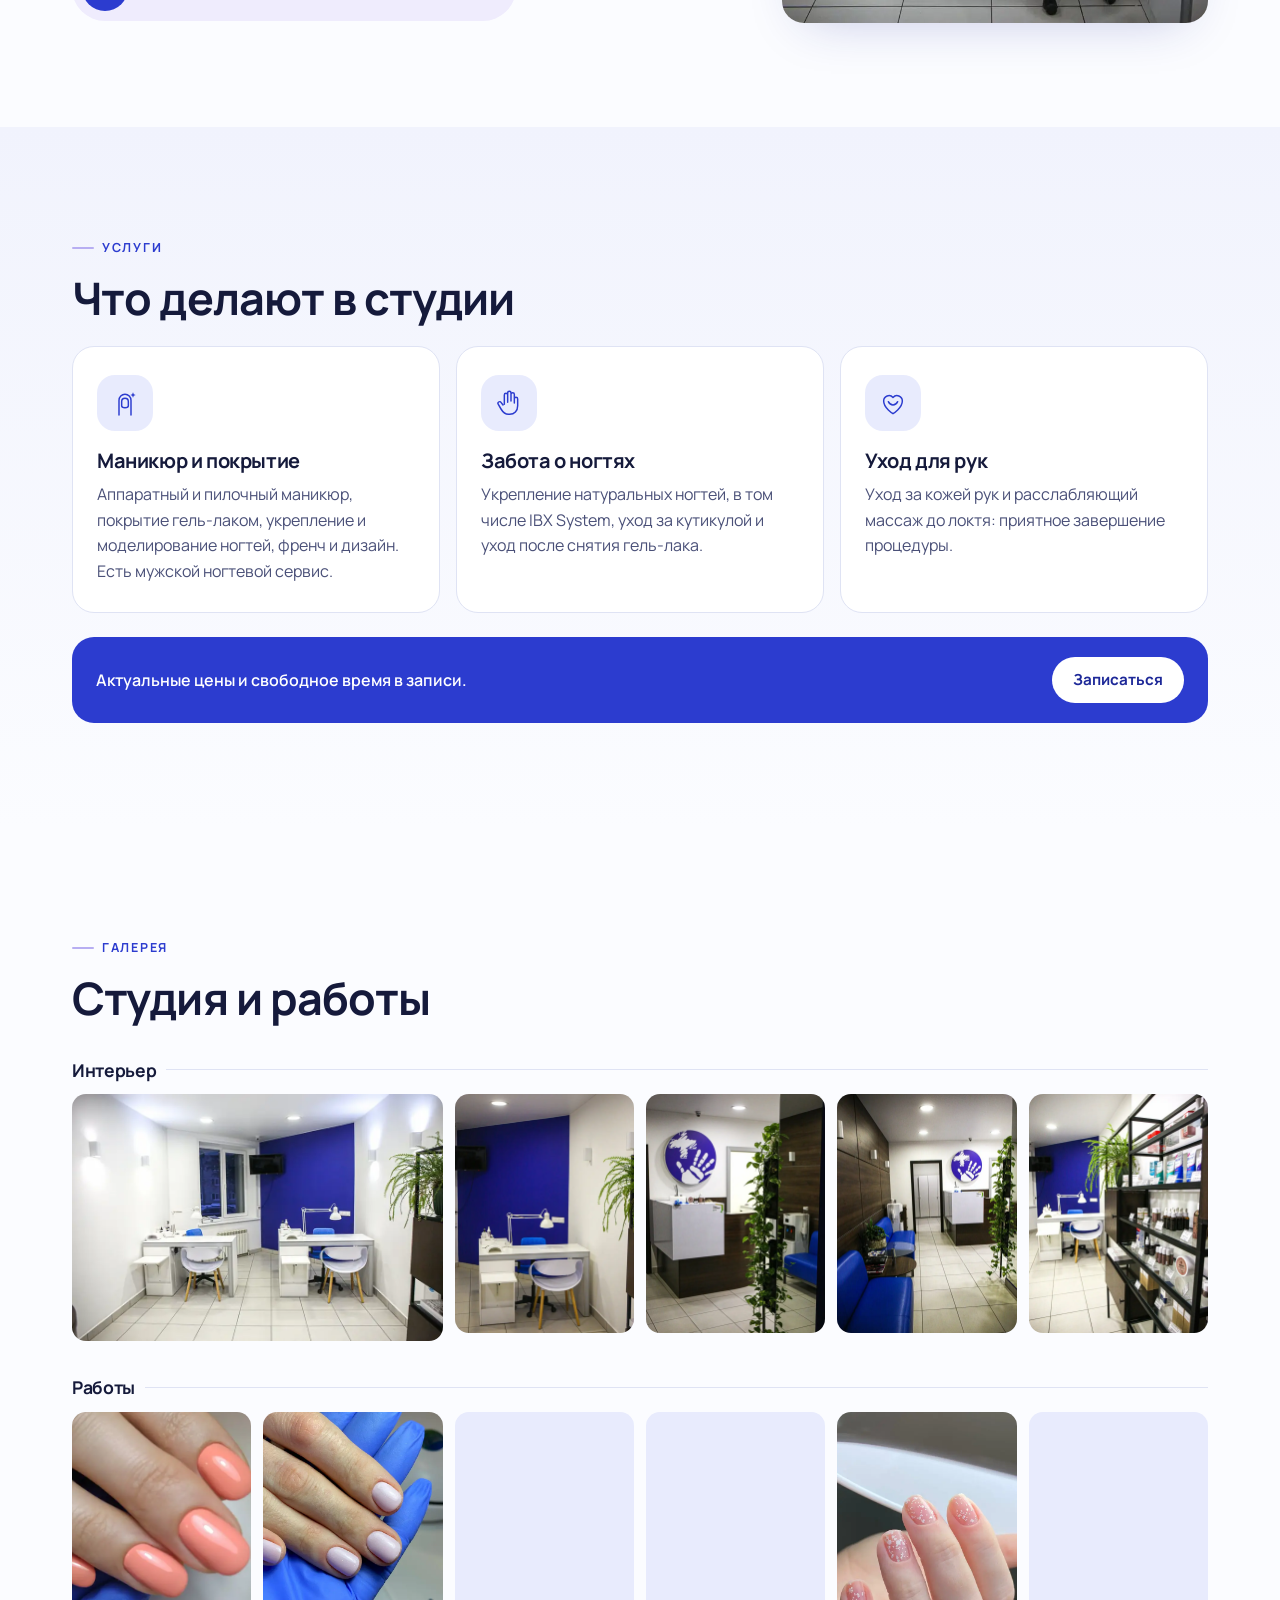
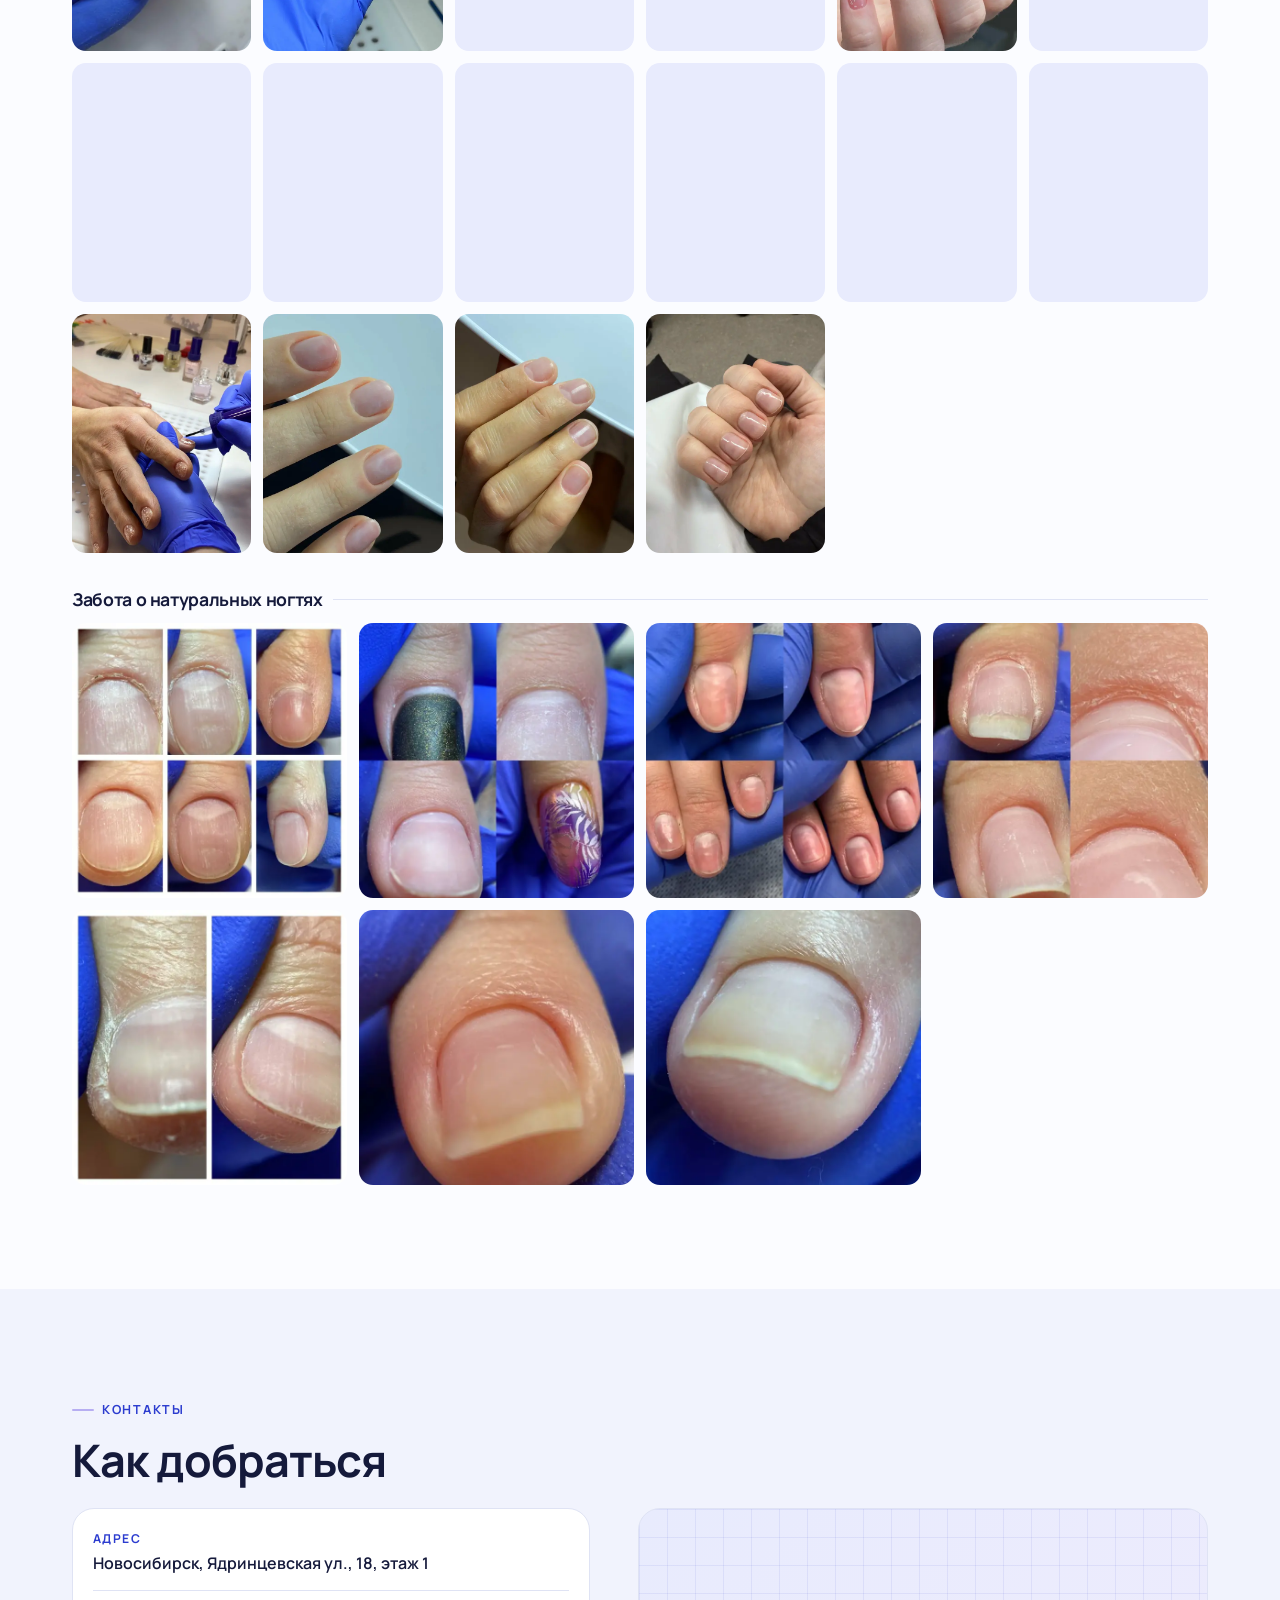
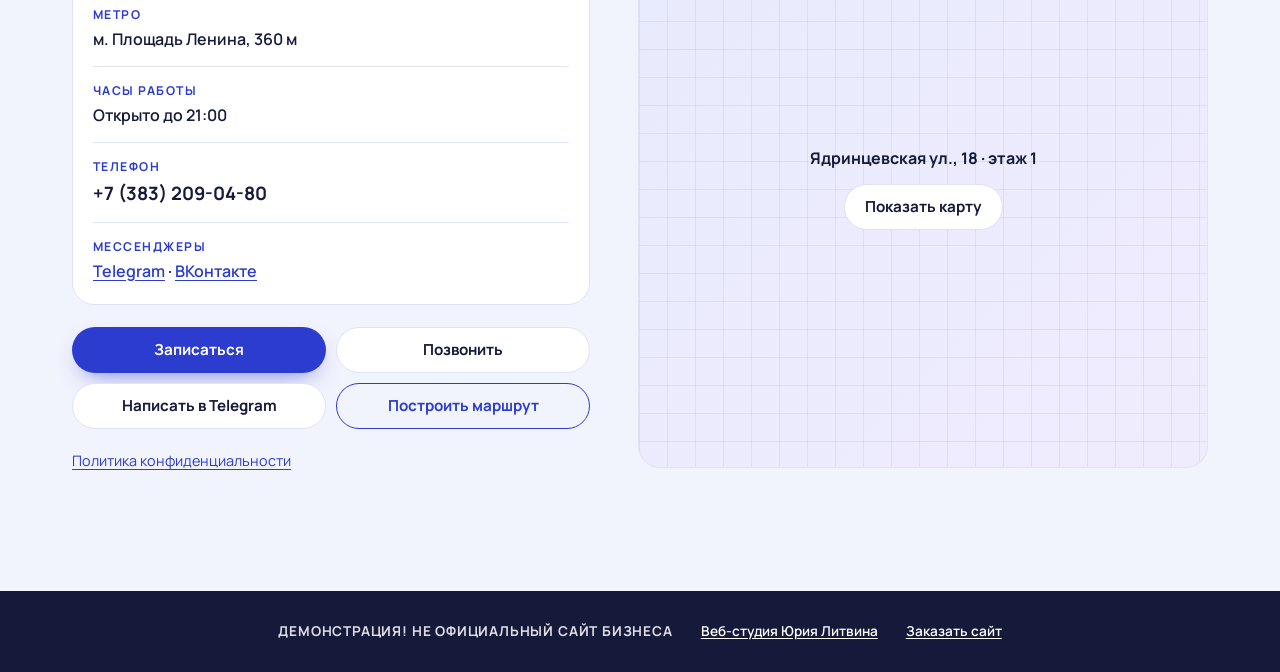
==== commit 904d52cd: "Demo site" ====
--- a/index.html
+++ b/index.html
@@ -75,7 +75,7 @@
       <div class="hero-text">
         <p class="hero-brow">Ядринцевская ул., 18 · м. Площадь Ленина</p>
         <h1 id="hero-title">Бережный маникюр у&nbsp;м.&nbsp;Площадь Ленина</h1>
-        <p class="lead">В Manicure. med за красотой ногтей стоит внимание к их здоровью. Аккуратная работа даже с тонкой кожей, уход для рук и массаж в завершение.</p>
+        <p class="lead">В Manicure. med за красотой ногтей стоит внимание к их состоянию. Аккуратная работа даже с тонкой кожей, уход для рук и массаж в завершение.</p>
         <div class="hero-cta">
           <a class="btn btn-primary btn-lg" href="https://yandex.ru/maps/org/manicure_med/36807749096/" target="_blank" rel="noopener">Записаться на маникюр</a>
           <a class="btn btn-ghost" href="tel:+73832090480">Позвонить</a>
@@ -135,7 +135,7 @@
         <li class="service-card reveal">
           <span class="service-icon"><svg viewBox="0 0 48 48" aria-hidden="true"><path d="M17 26V12a2.5 2.5 0 0 1 5 0v11m0-2V9a2.5 2.5 0 0 1 5 0v12m0-1V11a2.5 2.5 0 0 1 5 0v13m0-6a2.5 2.5 0 0 1 5 0v10c0 8-5 13-12 13h-2c-5 0-8-3-11-8l-4-7a2.5 2.5 0 0 1 4-3l3 4" fill="none" stroke="currentColor" stroke-width="2.2" stroke-linecap="round" stroke-linejoin="round"/></svg></span>
           <h3>Забота о ногтях</h3>
-          <p>Мастера работают с деформированными ногтями и устанавливают корректирующие системы. Для натуральных ногтей: укрепление и восстановление после гель-лака.</p>
+          <p>Укрепление натуральных ногтей, в том числе IBX System, уход за кутикулой и уход после снятия гель-лака.</p>
         </li>
         <li class="service-card reveal">
           <span class="service-icon"><svg viewBox="0 0 48 48" aria-hidden="true"><path d="M24 40s-14-8.5-14-19a8 8 0 0 1 14-5.3A8 8 0 0 1 38 21c0 10.5-14 19-14 19z" fill="none" stroke="currentColor" stroke-width="2.2" stroke-linejoin="round"/><path d="M17 22c1.5 3 4 5 7 5s5.5-2 7-5" fill="none" stroke="currentColor" stroke-width="2.2" stroke-linecap="round"/></svg></span>
@@ -186,10 +186,8 @@
           <li><img src="images/work-36-600.webp" width="600" height="800" loading="lazy" decoding="async" alt="Шоколадное покрытие в процессе работы мастера"></li>
           <li><img src="images/work-42-600.webp" width="600" height="800" loading="lazy" decoding="async" alt="Светло-розовое покрытие на мягком квадрате"></li>
           <li><img src="images/work-48-600.webp" width="600" height="800" loading="lazy" decoding="async" alt="Розово-бежевый маникюр на светлом фоне"></li>
-          <li><img src="images/work-26-600.webp" width="600" height="800" loading="lazy" decoding="async" alt="Френч на натуральных ногтях"></li>
-          <li><img src="images/work-27-600.webp" width="600" height="800" loading="lazy" decoding="async" alt="Аккуратный маникюр в бежевом оттенке"></li>
-          <li><img src="images/work-31-600.webp" width="600" height="800" loading="lazy" decoding="async" alt="Ухоженная ногтевая пластина после аппаратного маникюра"></li>
-        </ul>
+<li><img src="images/work-27-600.webp" width="600" height="800" loading="lazy" decoding="async" alt="Аккуратный маникюр в бежевом оттенке"></li>
+</ul>
       </div>
 
       <div class="gallery-block reveal">
@@ -202,8 +200,7 @@
           <li><img src="images/care-50-600.webp" width="600" height="600" loading="lazy" decoding="async" alt="Кутикула до и после аккуратной обработки"></li>
           <li><img src="images/care-49-600.webp" width="600" height="800" loading="lazy" decoding="async" alt="Ровная натуральная ногтевая пластина после маникюра"></li>
           <li><img src="images/care-53-600.webp" width="600" height="800" loading="lazy" decoding="async" alt="Натуральный ноготь крупным планом после ухода"></li>
-          <li><img src="images/care-51-600.webp" width="600" height="450" loading="lazy" decoding="async" alt="Работа с ногтевой пластиной, которой нужна особая забота"></li>
-        </ul>
+</ul>
       </div>
     </div>
   </section>
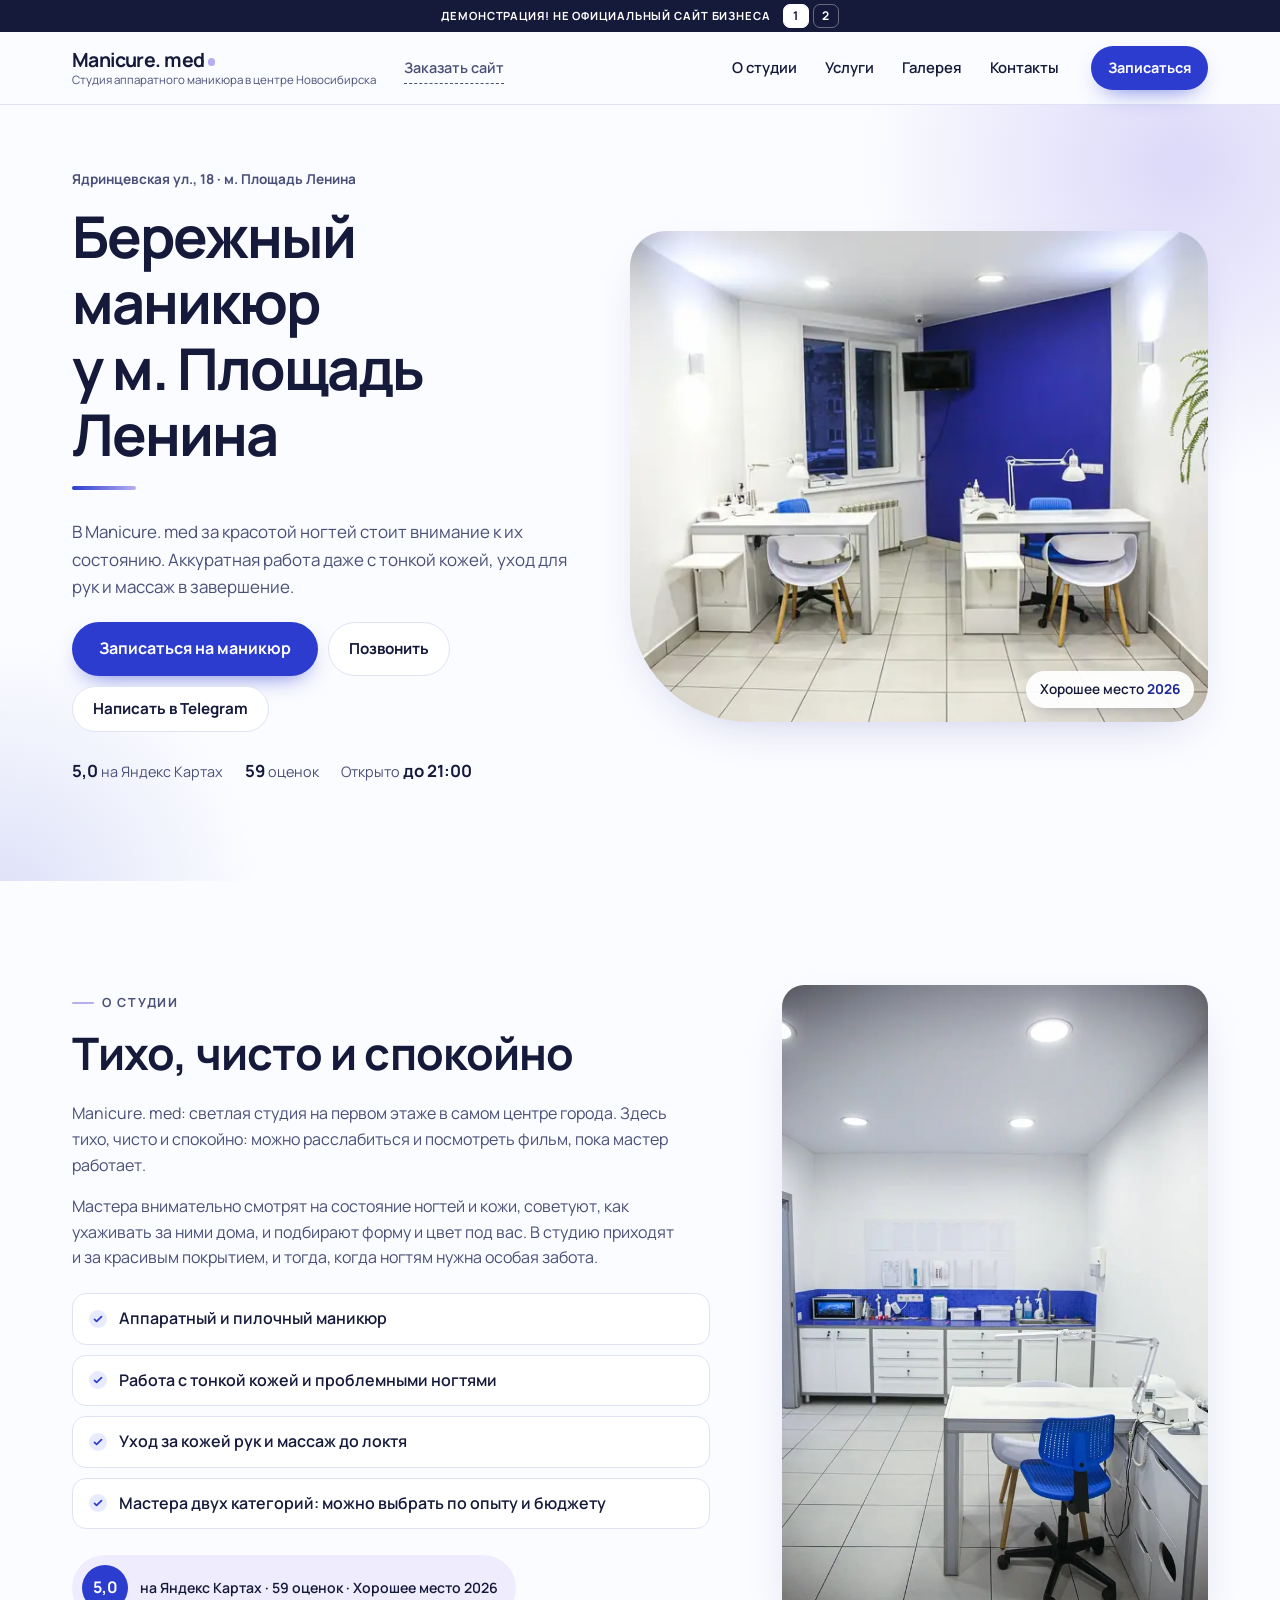
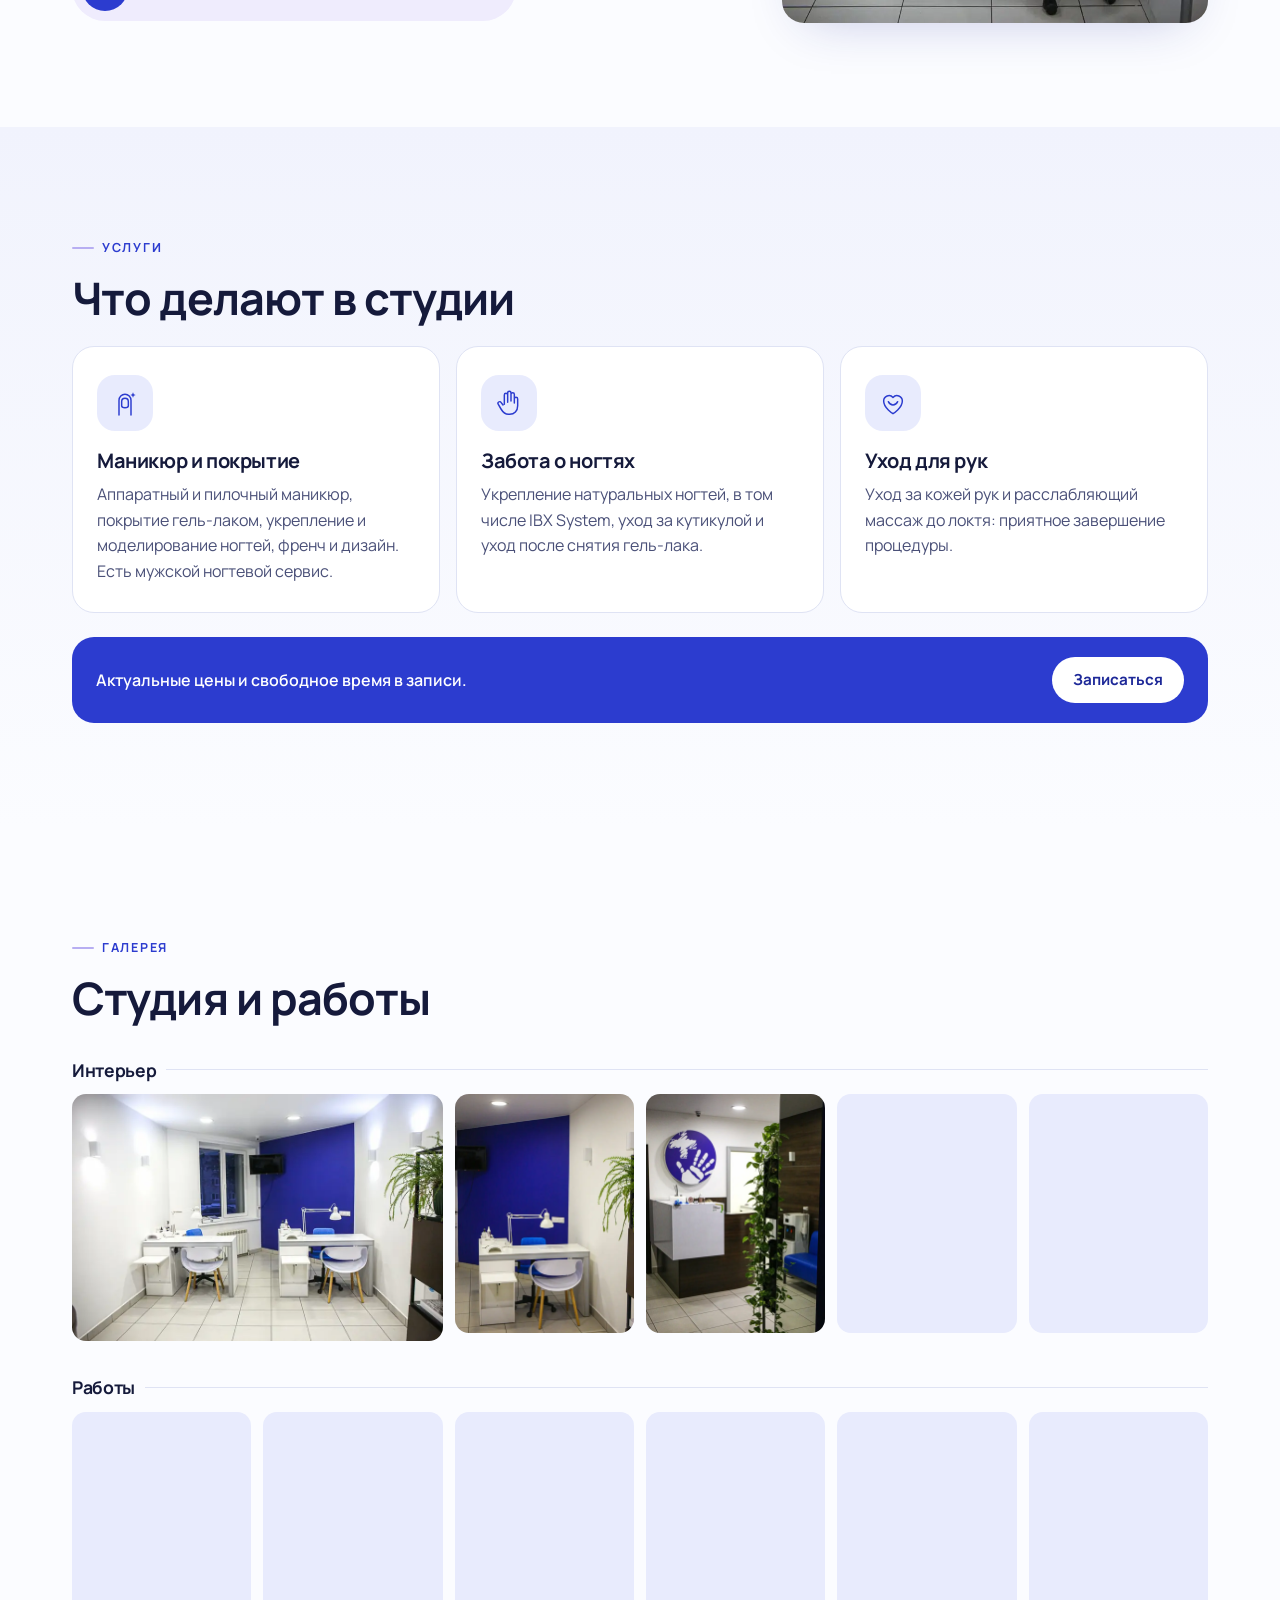
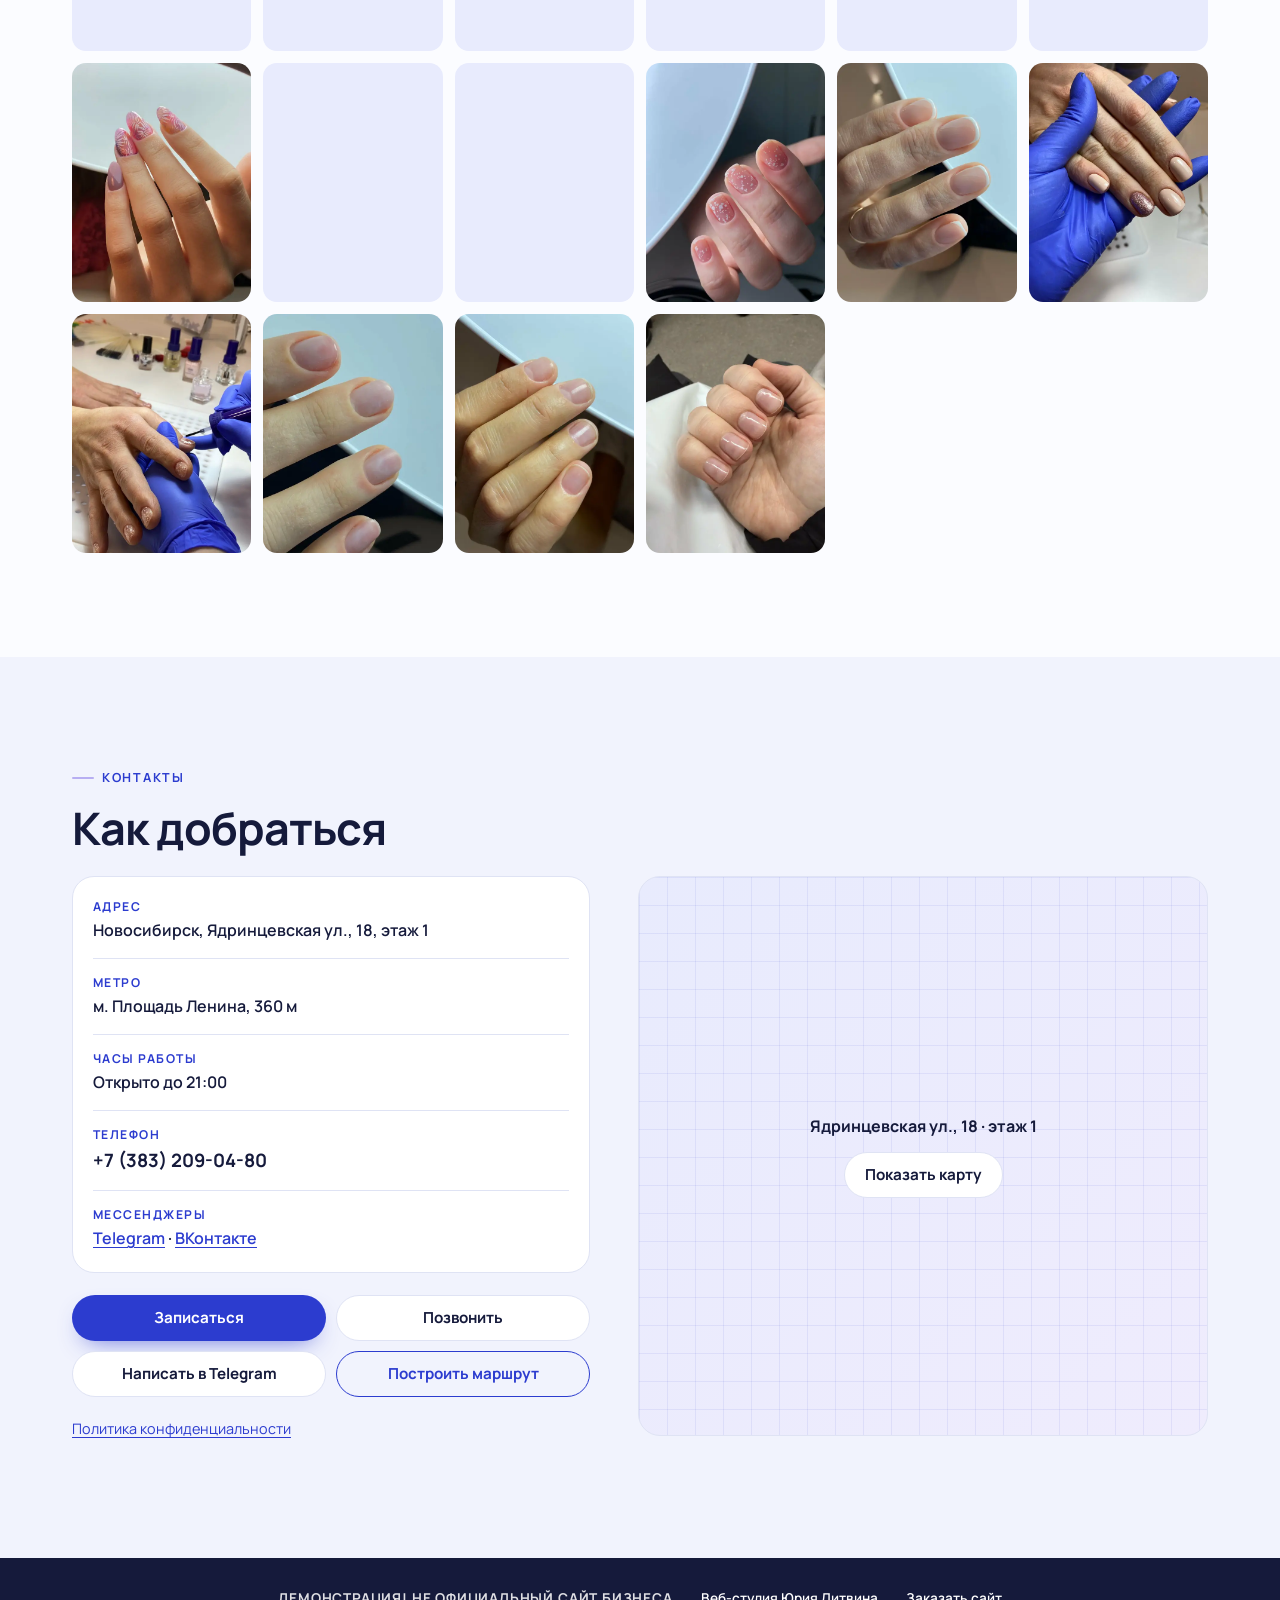
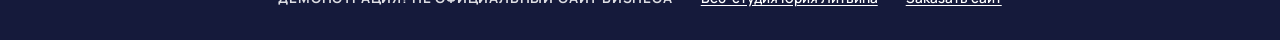
==== commit 3a0c2680: "Demo site" ====
--- a/index.html
+++ b/index.html
@@ -28,7 +28,6 @@
     <nav class="variant-switch" aria-label="Варианты дизайна">
       <a href="index.html" aria-current="page" aria-label="Вариант 1">1</a>
       <a href="v2/index.html" aria-label="Вариант 2">2</a>
-      <a href="v3/index.html" aria-label="Вариант 3">3</a>
     </nav>
   </div>
   <header class="site-header">
@@ -189,19 +188,6 @@
 <li><img src="images/work-27-600.webp" width="600" height="800" loading="lazy" decoding="async" alt="Аккуратный маникюр в бежевом оттенке"></li>
 </ul>
       </div>
-
-      <div class="gallery-block reveal">
-        <h3>Забота о натуральных ногтях</h3>
-        <ul class="gallery-grid gallery-care">
-          <li><img src="images/care-15-600.webp" width="600" height="600" loading="lazy" decoding="async" alt="Натуральные ногти до и после ухода: шесть кадров"></li>
-          <li><img src="images/care-22-600.webp" width="600" height="600" loading="lazy" decoding="async" alt="Ногти после снятия покрытия и после ухода"></li>
-          <li><img src="images/care-35-600.webp" width="600" height="600" loading="lazy" decoding="async" alt="Натуральные ногти до и после аппаратного маникюра"></li>
-          <li><img src="images/care-47-600.webp" width="600" height="600" loading="lazy" decoding="async" alt="Ногтевая пластина до и после ухода крупным планом"></li>
-          <li><img src="images/care-50-600.webp" width="600" height="600" loading="lazy" decoding="async" alt="Кутикула до и после аккуратной обработки"></li>
-          <li><img src="images/care-49-600.webp" width="600" height="800" loading="lazy" decoding="async" alt="Ровная натуральная ногтевая пластина после маникюра"></li>
-          <li><img src="images/care-53-600.webp" width="600" height="800" loading="lazy" decoding="async" alt="Натуральный ноготь крупным планом после ухода"></li>
-</ul>
-      </div>
     </div>
   </section>
 
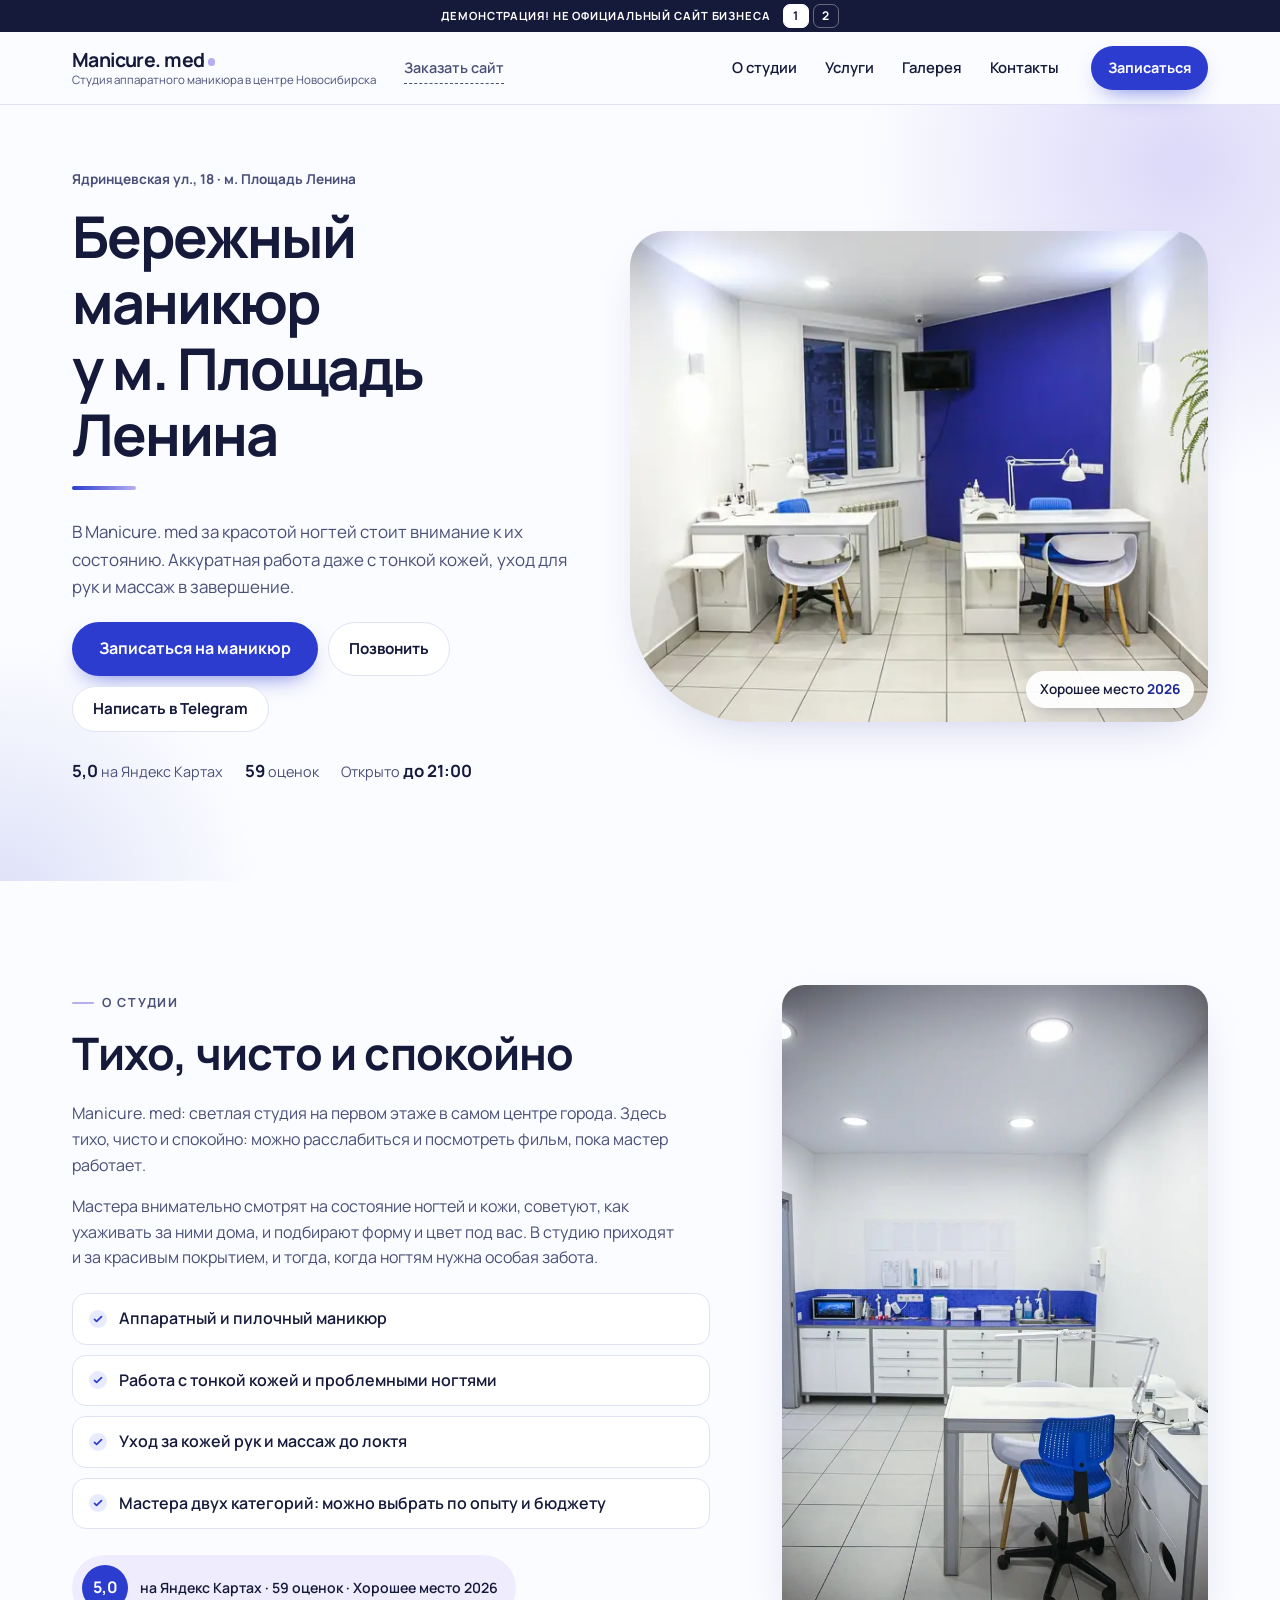
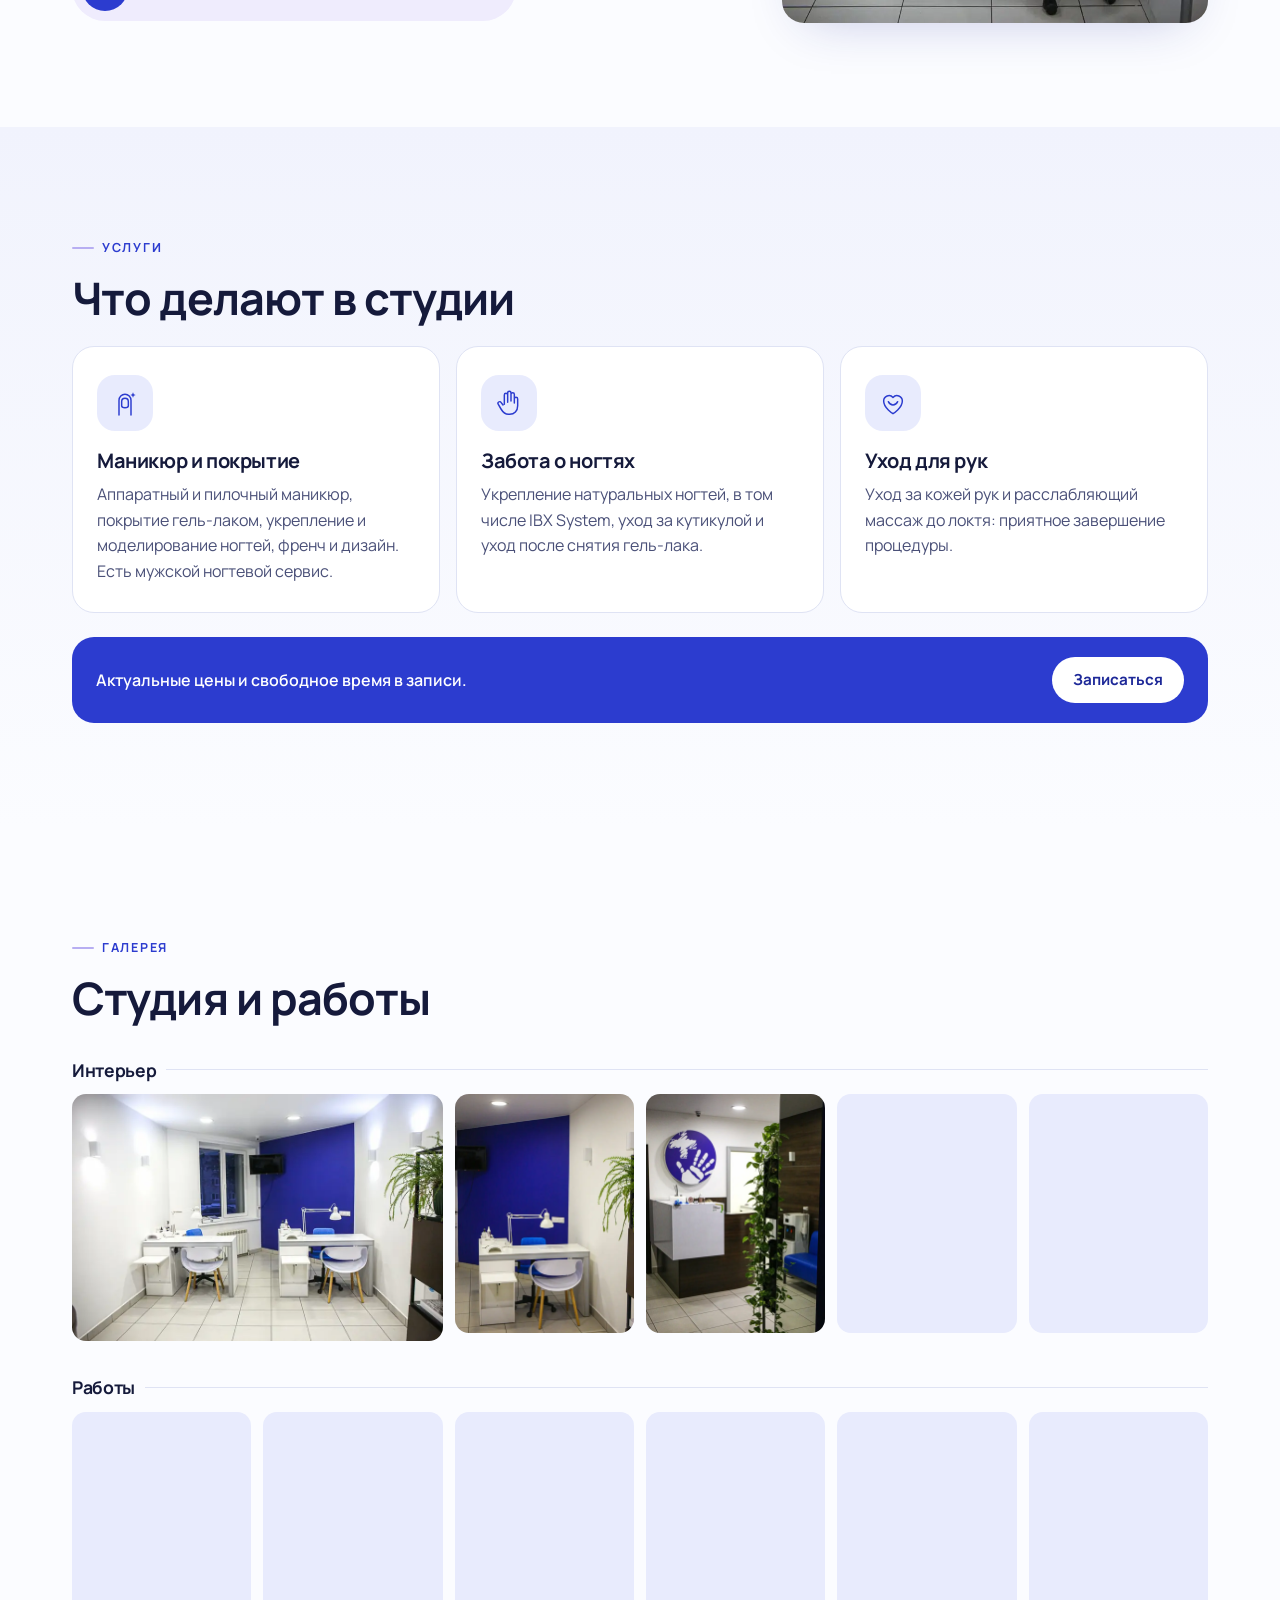
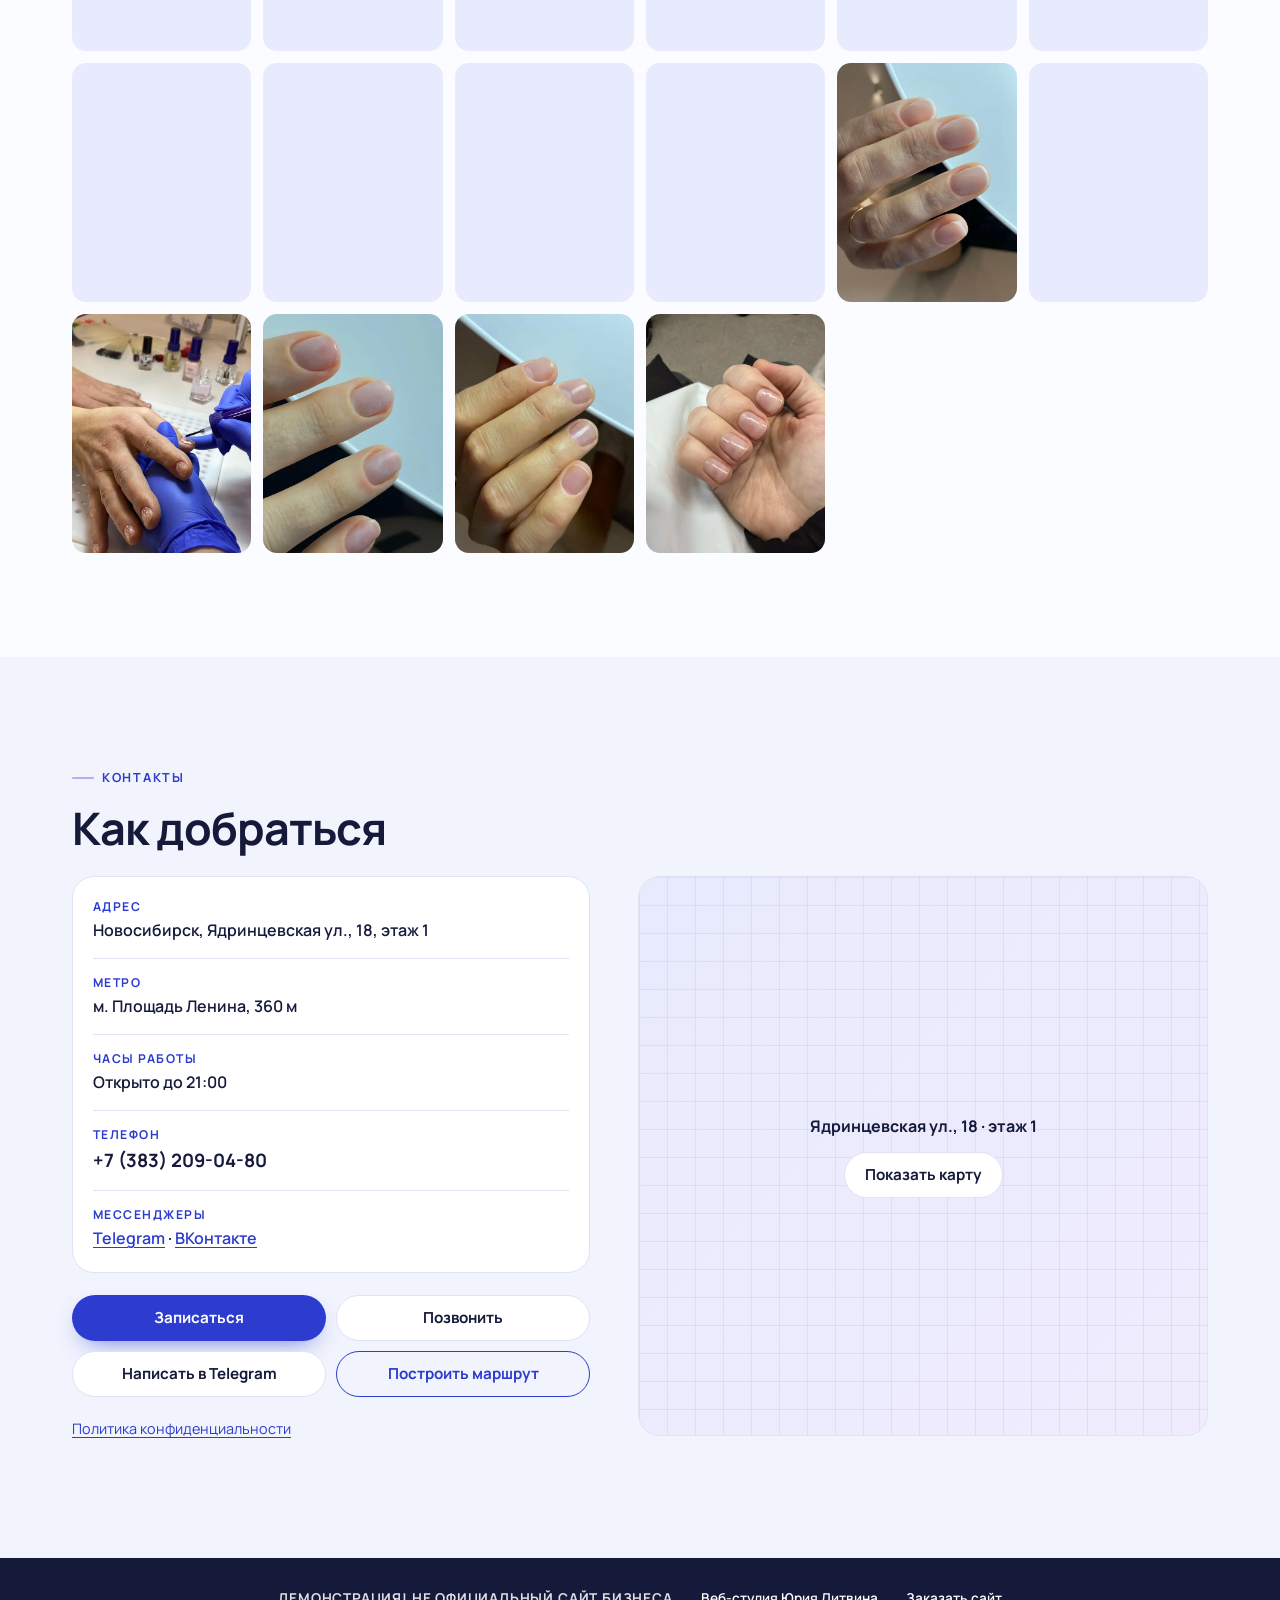
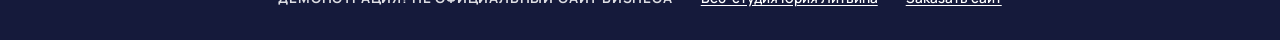
==== commit 194d6990: "Demo site" ====
--- a/index.html
+++ b/index.html
@@ -45,7 +45,7 @@
           <li><a href="#contacts">Контакты</a></li>
         </ul>
       </nav>
-      <a class="btn btn-primary btn-book" href="https://yandex.ru/maps/org/manicure_med/36807749096/" target="_blank" rel="noopener">Записаться</a>
+      <a class="btn btn-primary btn-book" href="https://n911965.yclients.com" target="_blank" rel="noopener">Записаться</a>
       <button class="menu-btn" type="button" aria-expanded="false" aria-controls="site-menu"><span class="menu-icon" aria-hidden="true"></span><span class="menu-label">Меню</span></button>
     </div>
   </header>
@@ -76,7 +76,7 @@
         <h1 id="hero-title">Бережный маникюр у&nbsp;м.&nbsp;Площадь Ленина</h1>
         <p class="lead">В Manicure. med за красотой ногтей стоит внимание к их состоянию. Аккуратная работа даже с тонкой кожей, уход для рук и массаж в завершение.</p>
         <div class="hero-cta">
-          <a class="btn btn-primary btn-lg" href="https://yandex.ru/maps/org/manicure_med/36807749096/" target="_blank" rel="noopener">Записаться на маникюр</a>
+          <a class="btn btn-primary btn-lg" href="https://n911965.yclients.com" target="_blank" rel="noopener">Записаться на маникюр</a>
           <a class="btn btn-ghost" href="tel:+73832090480">Позвонить</a>
           <a class="btn btn-ghost" href="https://t.me/+79133880413" target="_blank" rel="noopener">Написать в Telegram</a>
         </div>
@@ -144,7 +144,7 @@
       </ul>
       <div class="services-foot reveal">
         <p>Актуальные цены и свободное время в записи.</p>
-        <a class="btn btn-primary" href="https://yandex.ru/maps/org/manicure_med/36807749096/" target="_blank" rel="noopener">Записаться</a>
+        <a class="btn btn-primary" href="https://n911965.yclients.com" target="_blank" rel="noopener">Записаться</a>
       </div>
     </div>
   </section>
@@ -207,7 +207,7 @@
             <div><dt>Мессенджеры</dt><dd><a href="https://t.me/+79133880413" target="_blank" rel="noopener">Telegram</a> · <a href="https://vk.ru/manicure.med154" target="_blank" rel="noopener">ВКонтакте</a></dd></div>
           </dl>
           <div class="contacts-cta">
-            <a class="btn btn-primary" href="https://yandex.ru/maps/org/manicure_med/36807749096/" target="_blank" rel="noopener">Записаться</a>
+            <a class="btn btn-primary" href="https://n911965.yclients.com" target="_blank" rel="noopener">Записаться</a>
             <a class="btn btn-ghost" href="tel:+73832090480">Позвонить</a>
             <a class="btn btn-ghost" href="https://t.me/+79133880413" target="_blank" rel="noopener">Написать в Telegram</a>
             <a class="btn btn-outline" href="https://yandex.ru/maps/org/manicure_med/36807749096/" target="_blank" rel="noopener">Построить маршрут</a>
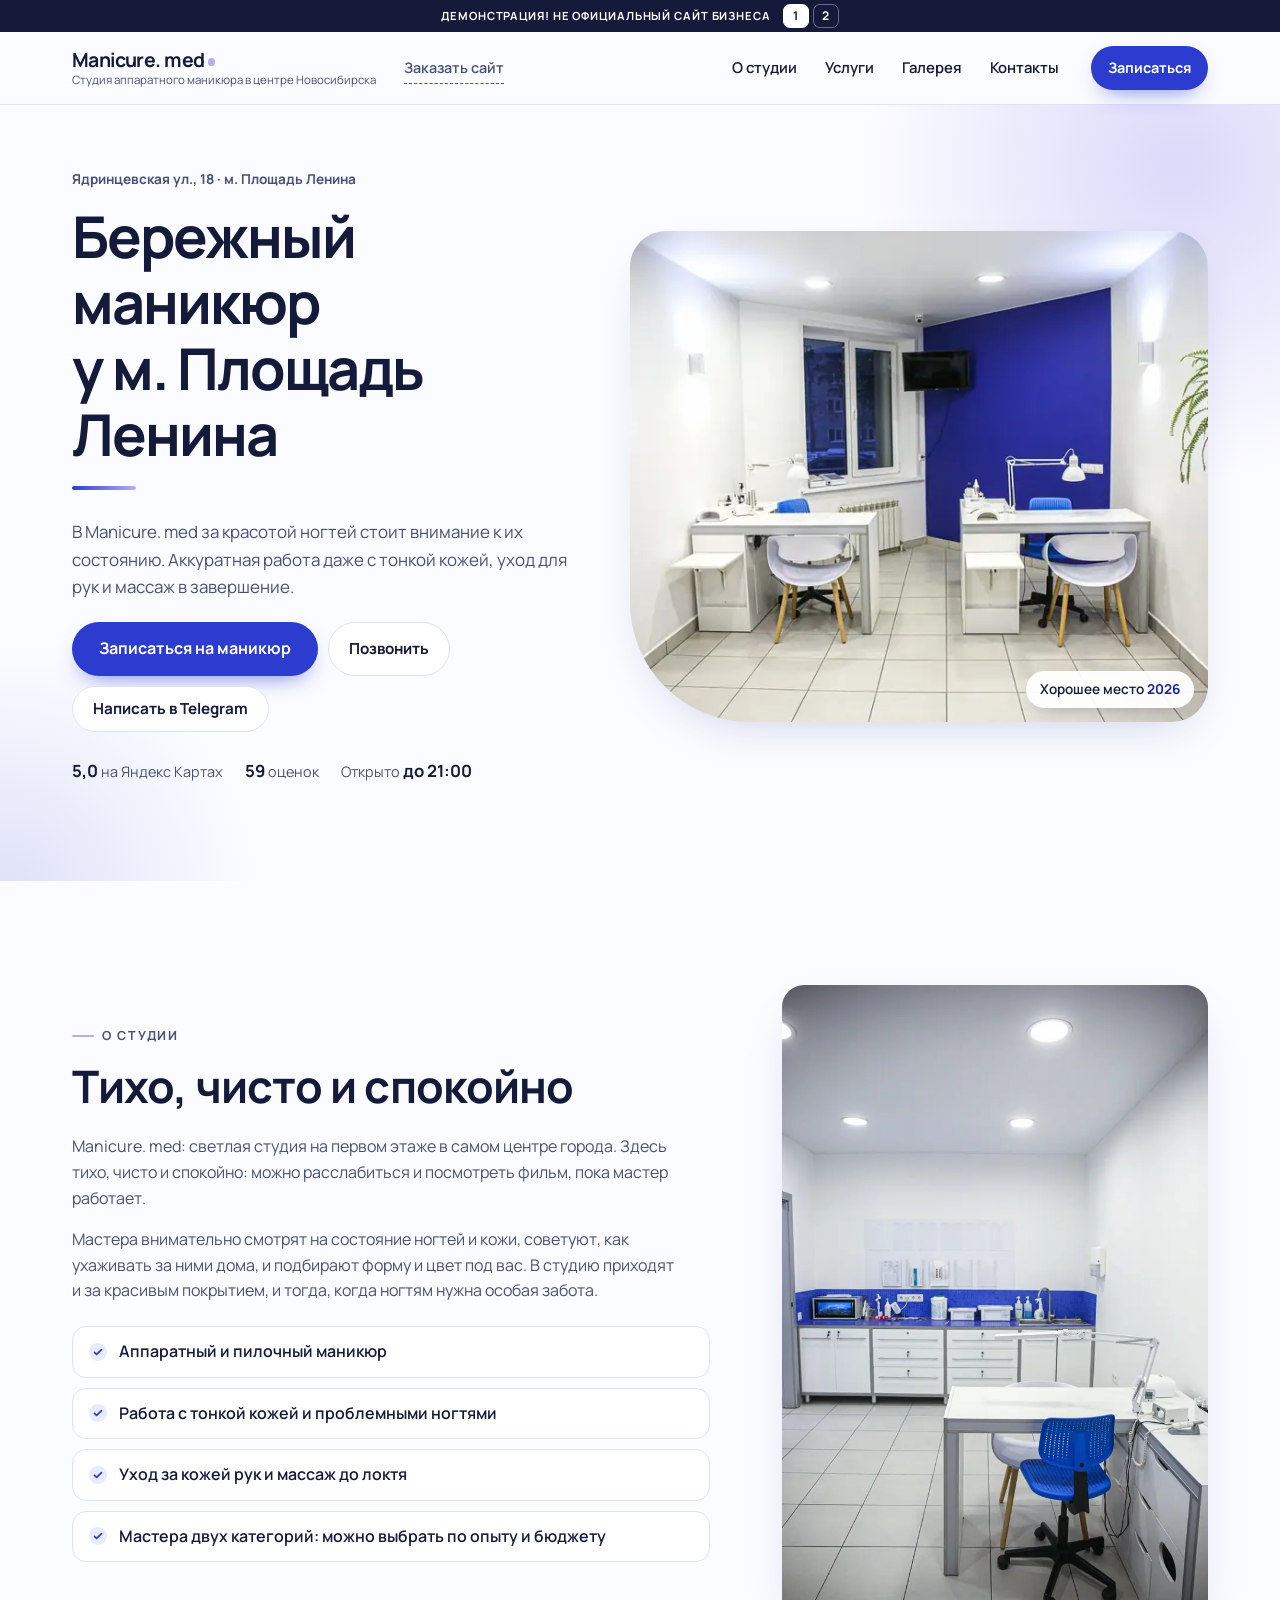
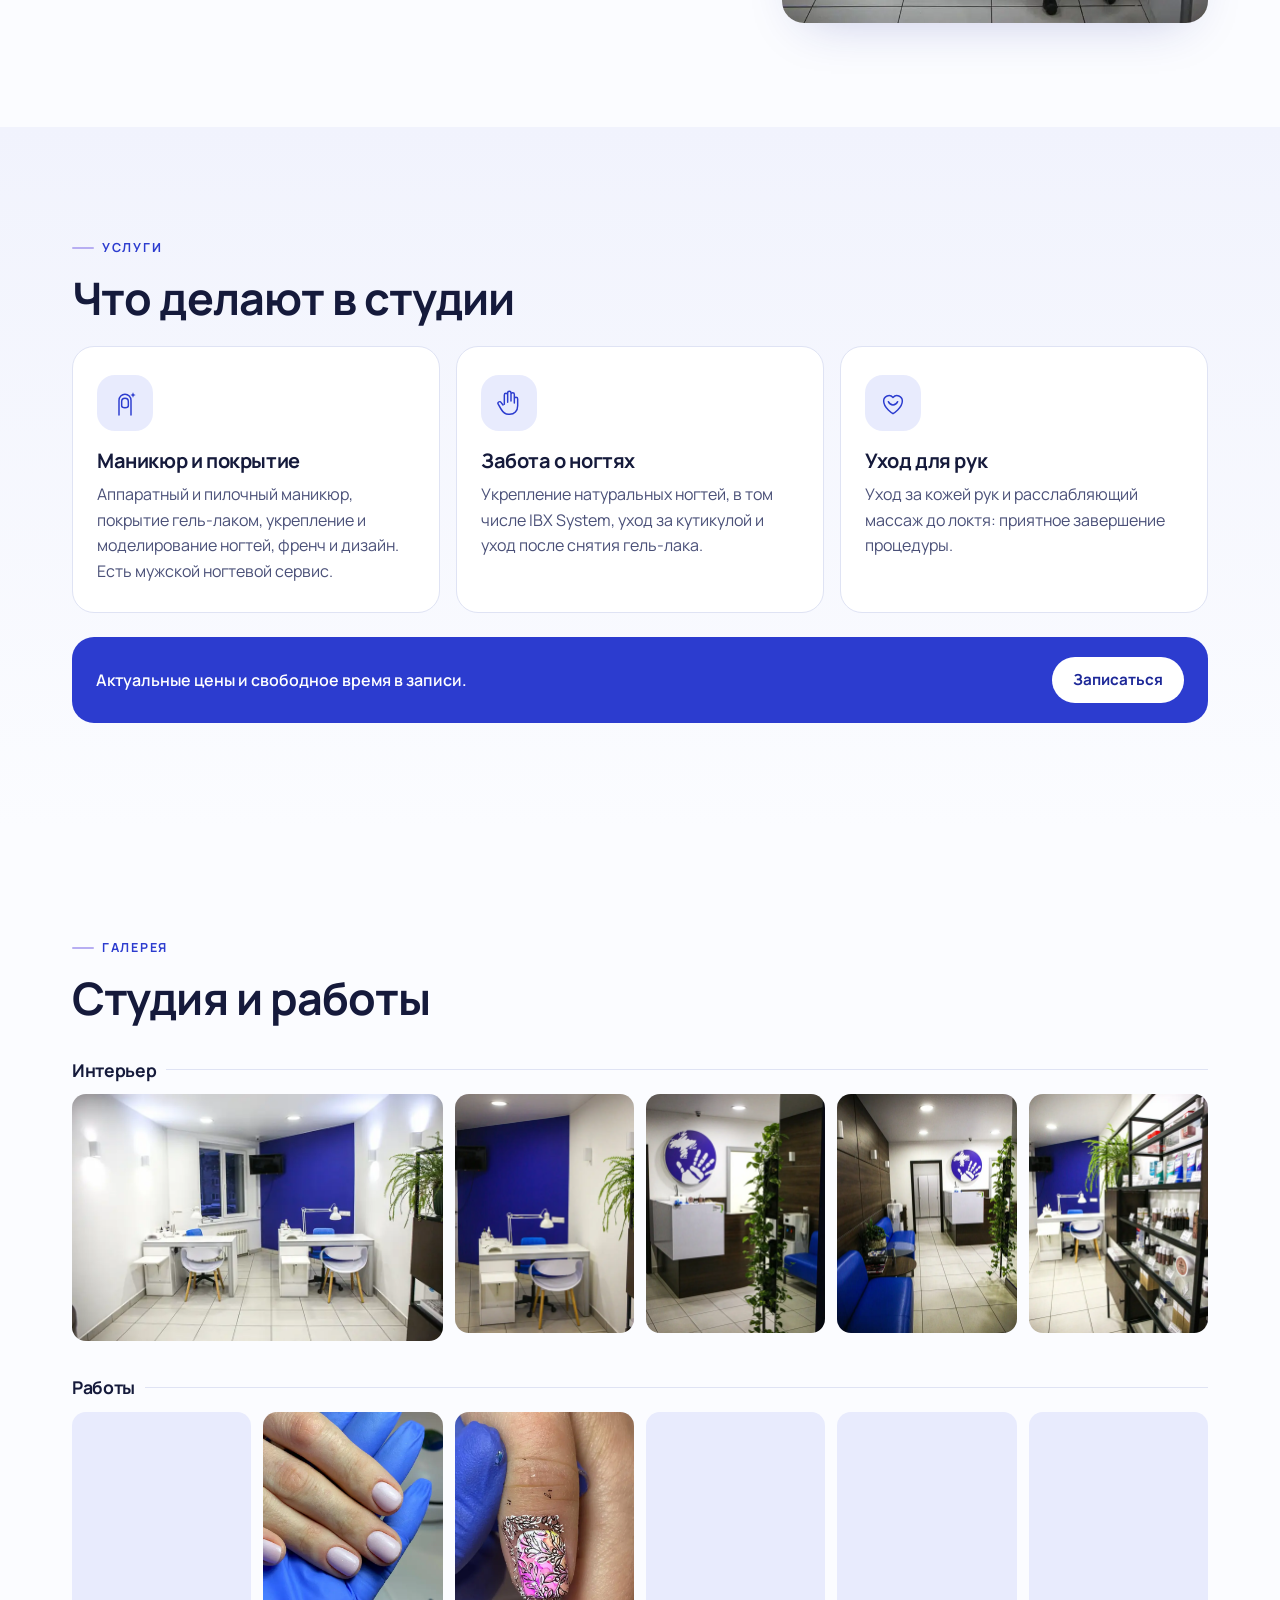
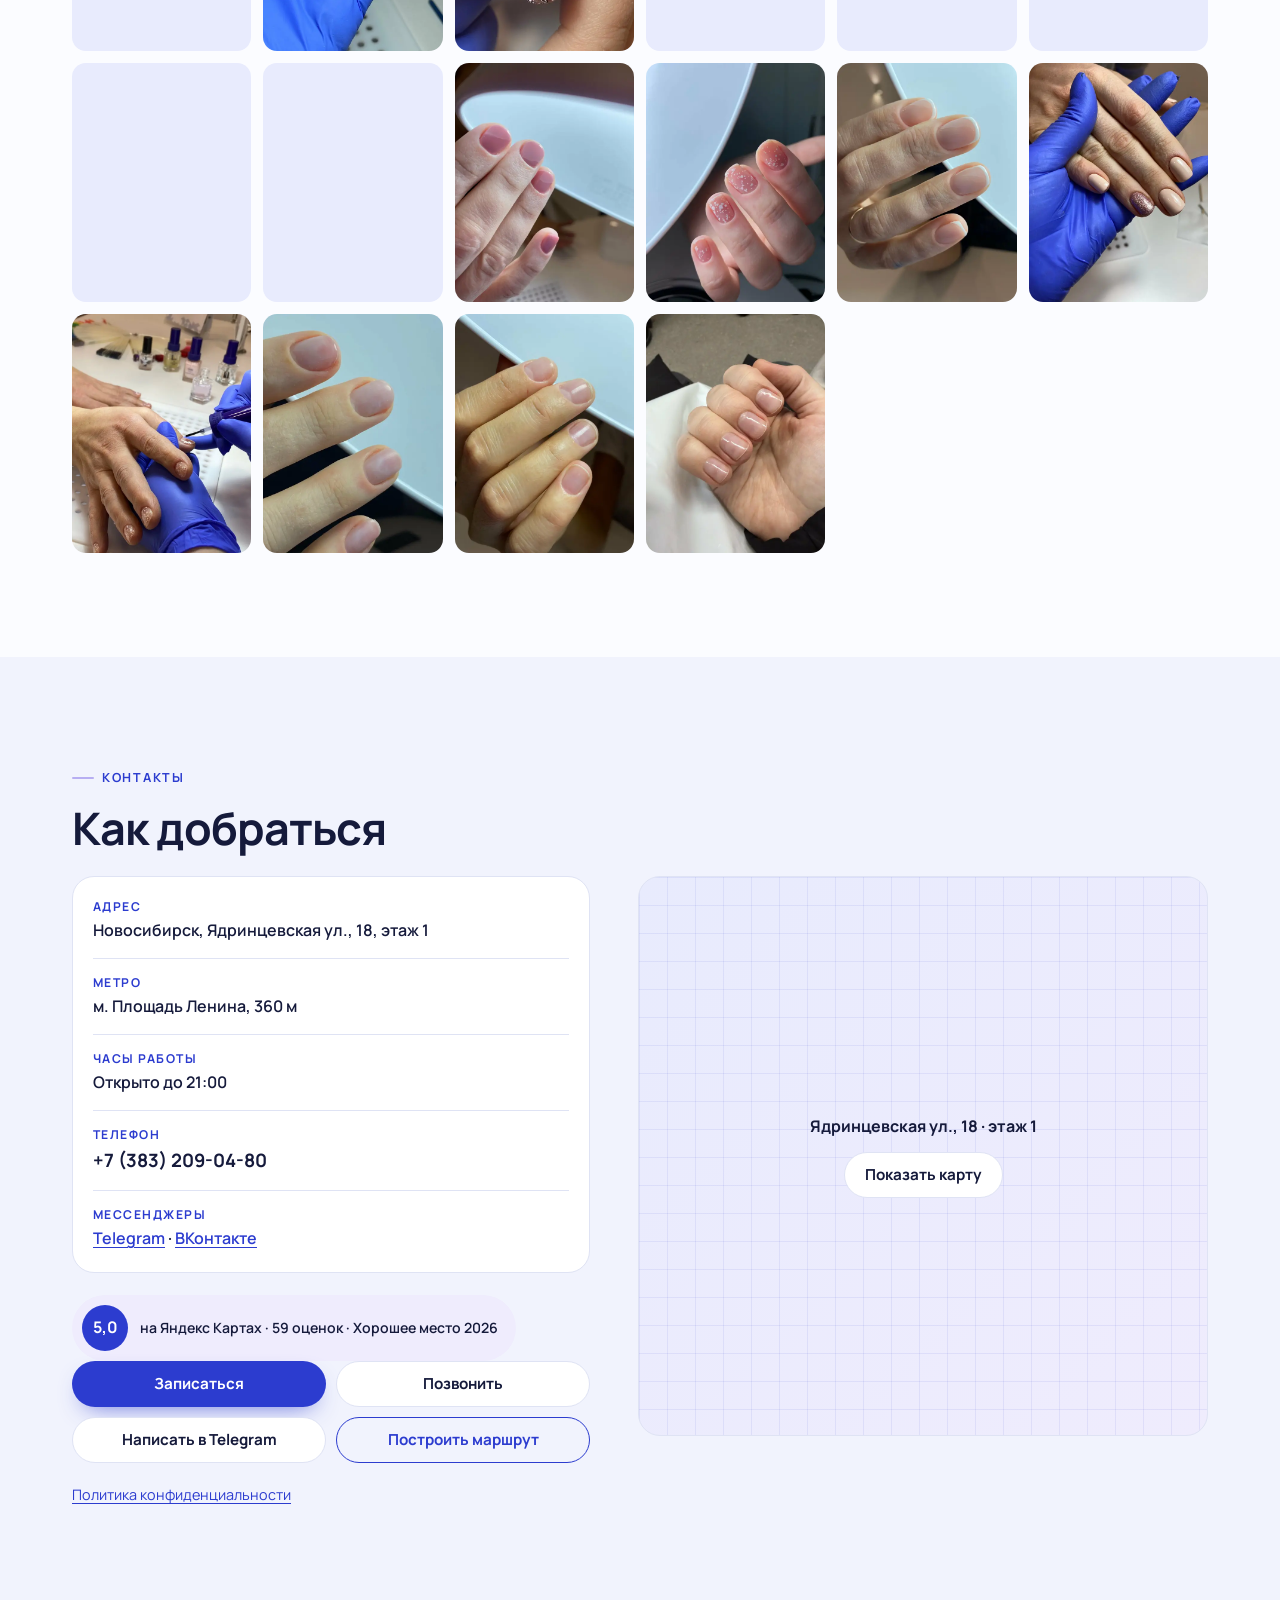
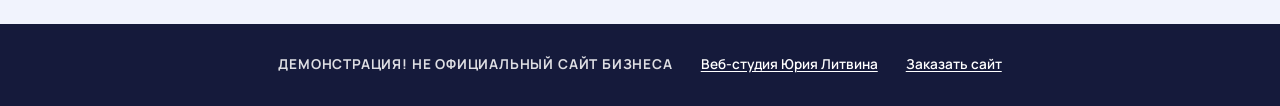
==== commit d7b7c771: "Demo site" ====
--- a/index.html
+++ b/index.html
@@ -107,11 +107,7 @@
             <li>Уход за кожей рук и массаж до локтя</li>
             <li>Мастера двух категорий: можно выбрать по опыту и бюджету</li>
           </ul>
-          <a class="rating-badge" href="https://yandex.ru/maps/org/manicure_med/36807749096/" target="_blank" rel="noopener">
-            <strong>5,0</strong>
-            <span>на Яндекс Картах · 59 оценок · Хорошее место 2026</span>
-          </a>
-        </div>
+</div>
         <figure class="about-photo reveal reveal-photo">
           <img src="images/interior-sterile-counter-720.webp" width="720" height="1080" loading="lazy" decoding="async" alt="Рабочая зона студии: белая мебель, синяя столешница и стерилизационная стойка">
         </figure>
@@ -206,7 +202,11 @@
             <div><dt>Телефон</dt><dd><a class="phone" href="tel:+73832090480">+7 (383) 209-04-80</a></dd></div>
             <div><dt>Мессенджеры</dt><dd><a href="https://t.me/+79133880413" target="_blank" rel="noopener">Telegram</a> · <a href="https://vk.ru/manicure.med154" target="_blank" rel="noopener">ВКонтакте</a></dd></div>
           </dl>
-          <div class="contacts-cta">
+                    <a class="rating-badge" href="https://yandex.ru/maps/org/manicure_med/36807749096/" target="_blank" rel="noopener">
+                      <strong>5,0</strong>
+                      <span>на Яндекс Картах · 59 оценок · Хорошее место 2026</span>
+                    </a>
+<div class="contacts-cta">
             <a class="btn btn-primary" href="https://n911965.yclients.com" target="_blank" rel="noopener">Записаться</a>
             <a class="btn btn-ghost" href="tel:+73832090480">Позвонить</a>
             <a class="btn btn-ghost" href="https://t.me/+79133880413" target="_blank" rel="noopener">Написать в Telegram</a>
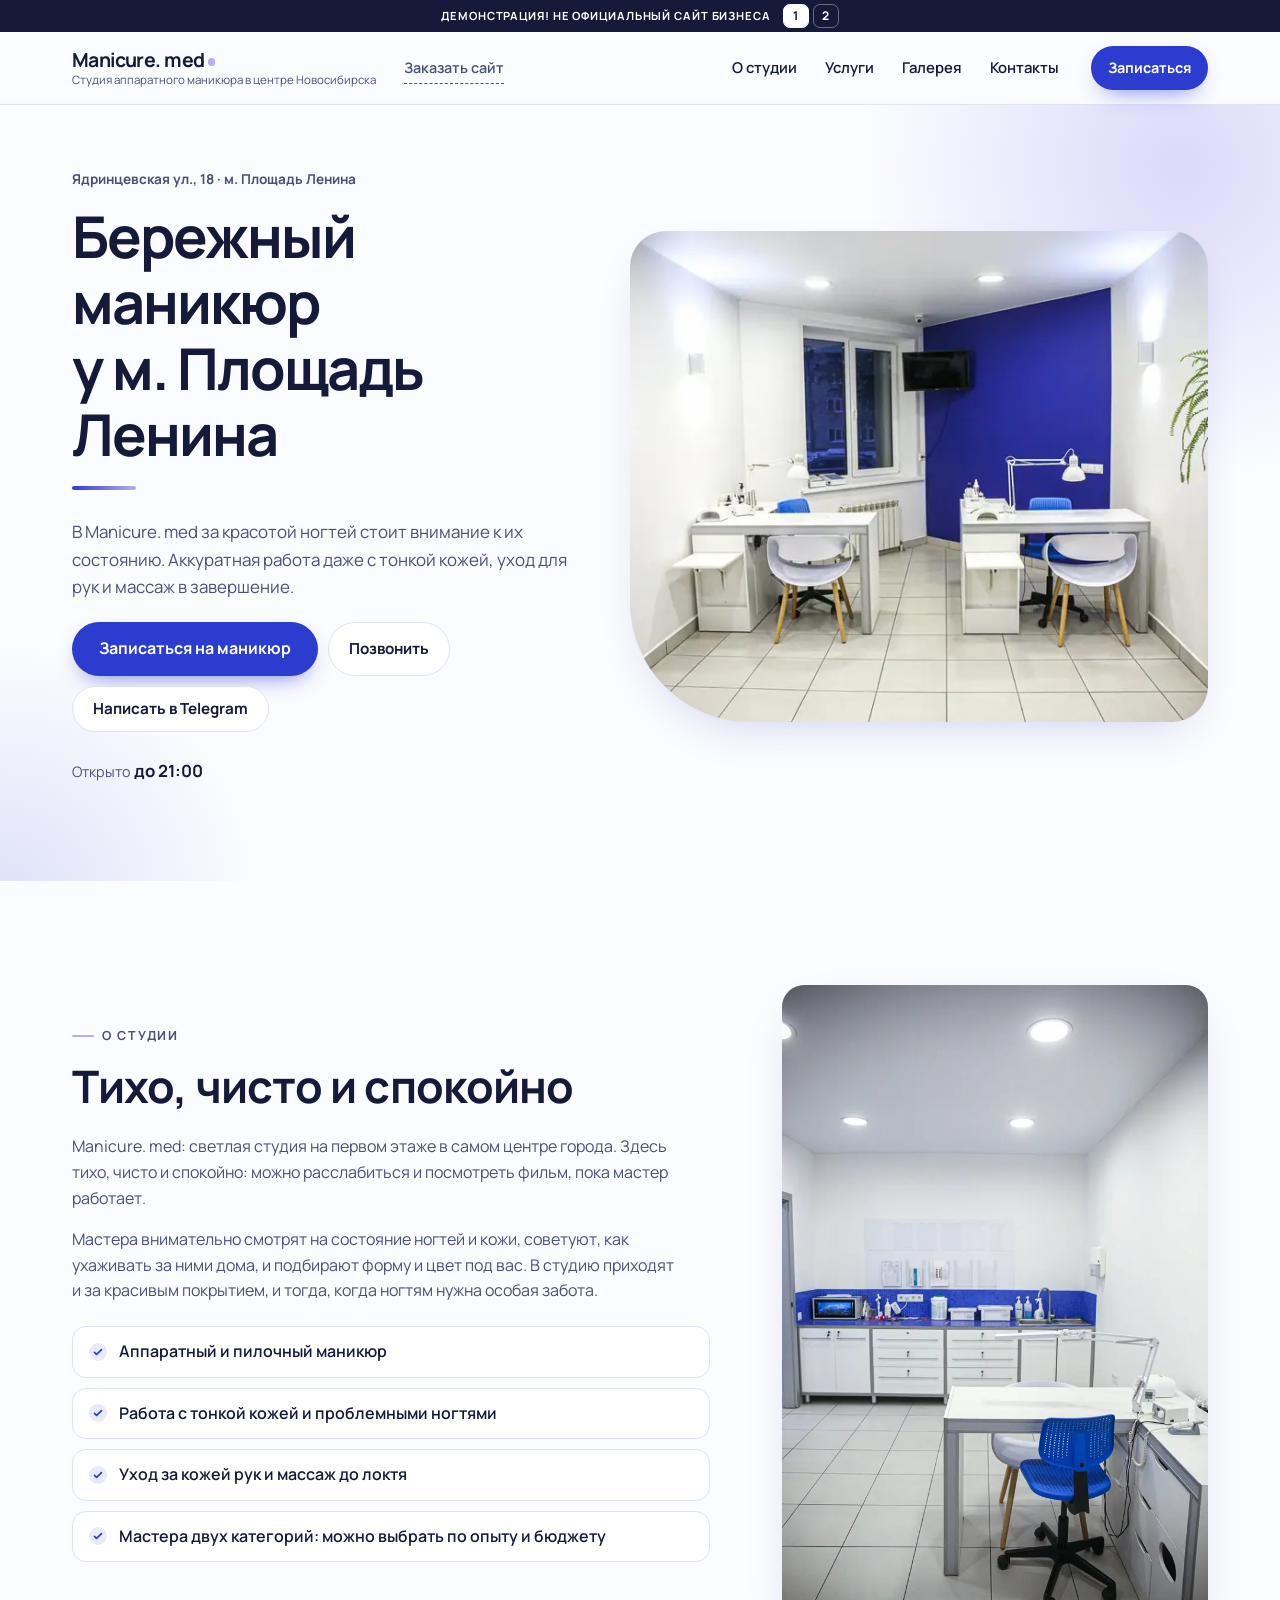
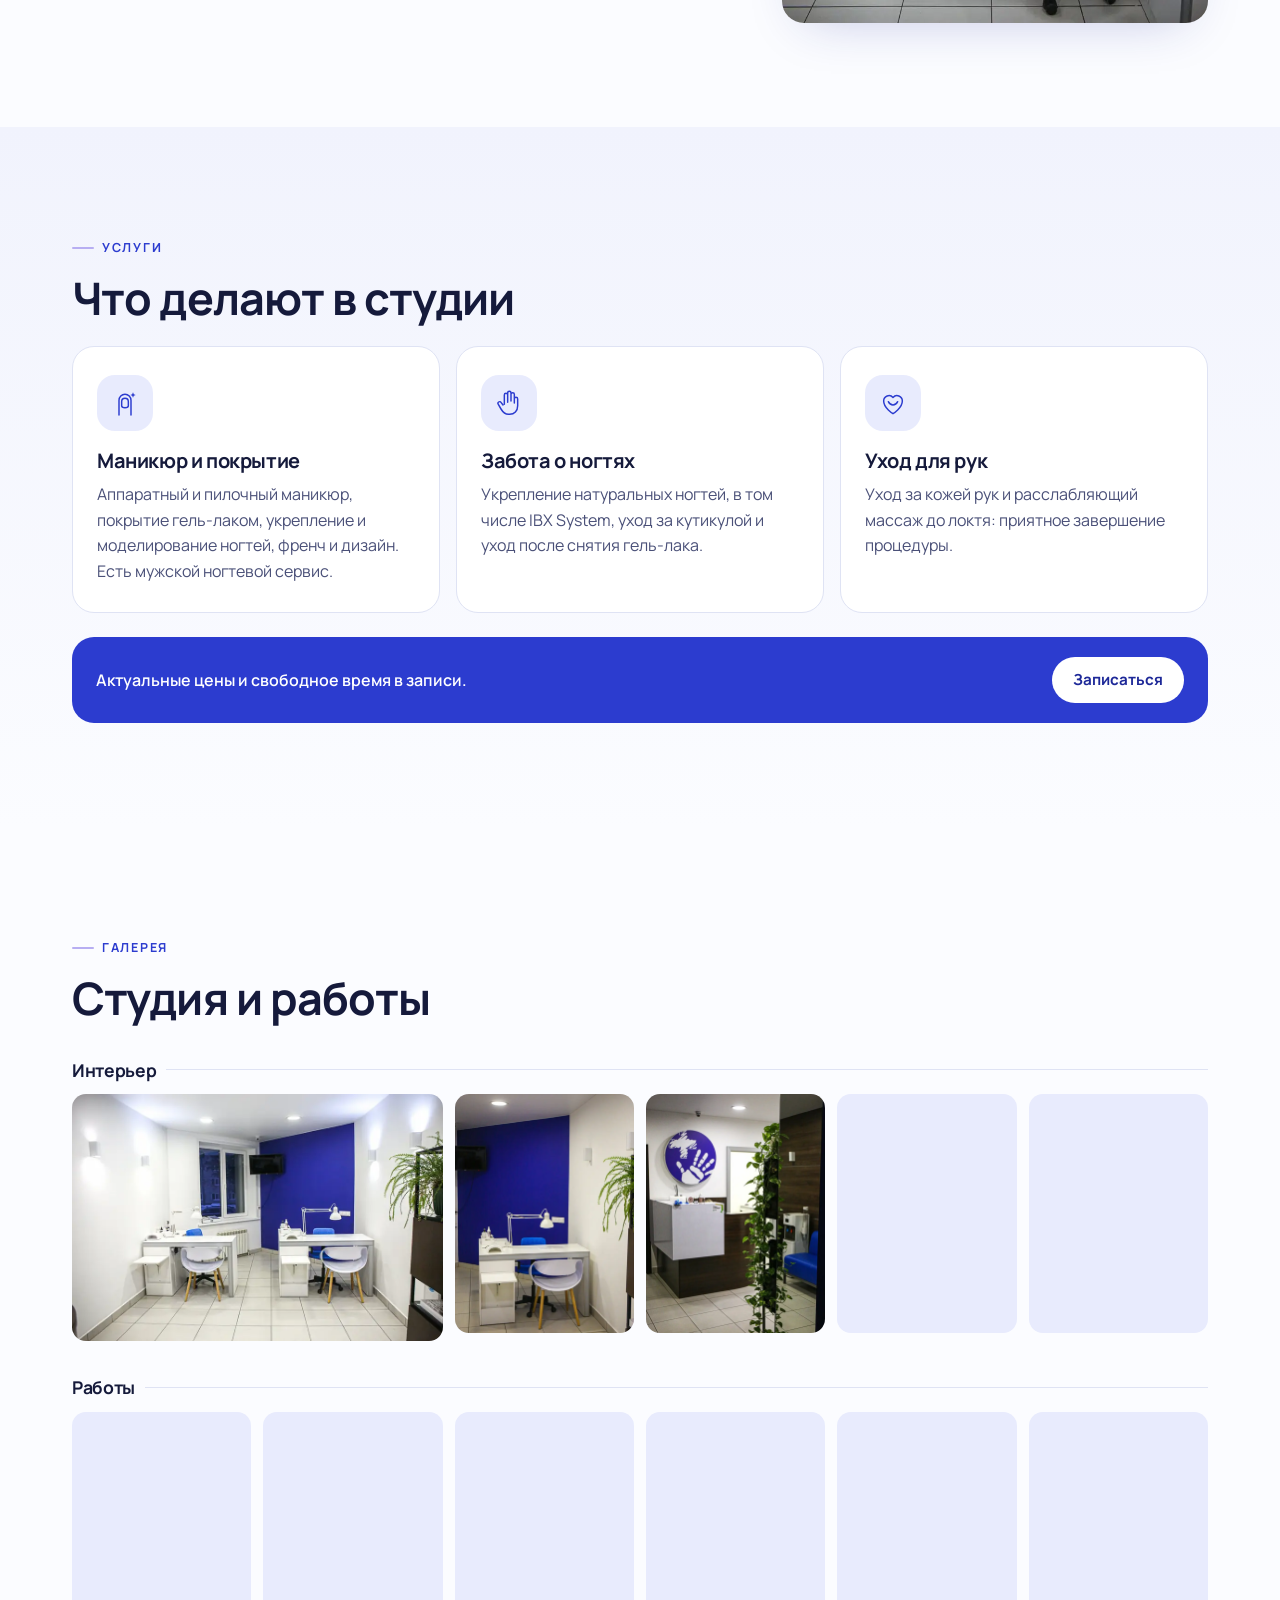
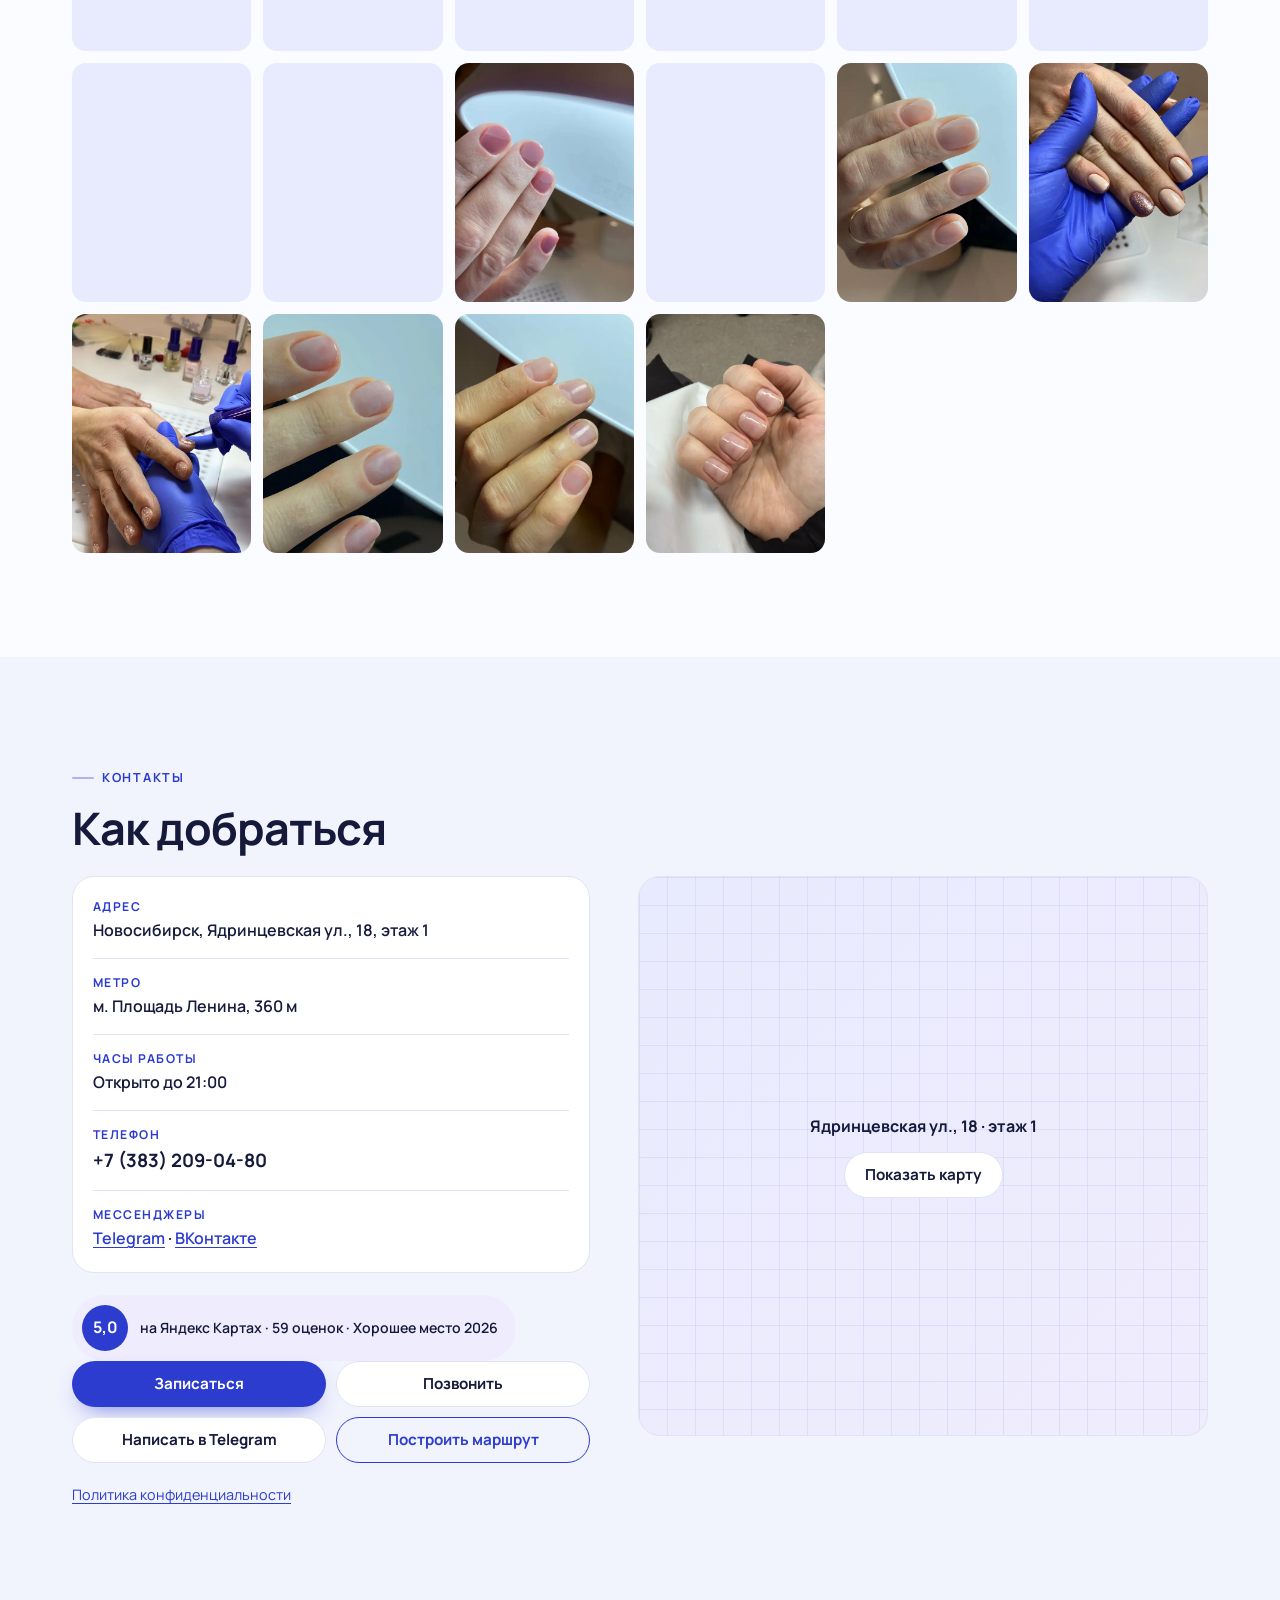
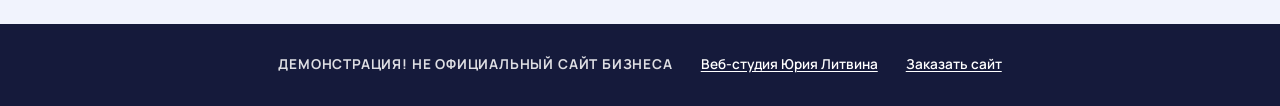
==== commit c72ff5c4: "Demo site" ====
--- a/index.html
+++ b/index.html
@@ -81,14 +81,11 @@
           <a class="btn btn-ghost" href="https://t.me/+79133880413" target="_blank" rel="noopener">Написать в Telegram</a>
         </div>
         <ul class="hero-facts">
-          <li><strong>5,0</strong> на Яндекс Картах</li>
-          <li><strong>59</strong> оценок</li>
           <li>Открыто <strong>до 21:00</strong></li>
         </ul>
       </div>
       <figure class="hero-media">
         <img src="images/interior-hall-800.webp" srcset="images/interior-hall-800.webp 800w, images/interior-hall-1280.webp 1280w" sizes="(min-width: 960px) 56vw, 100vw" width="1280" height="854" fetchpriority="high" alt="Светлый зал Manicure. med: две маникюрные станции у кобальтовой стены">
-        <figcaption class="hero-badge"><span>Хорошее место</span> 2026</figcaption>
       </figure>
     </div>
   </section>
